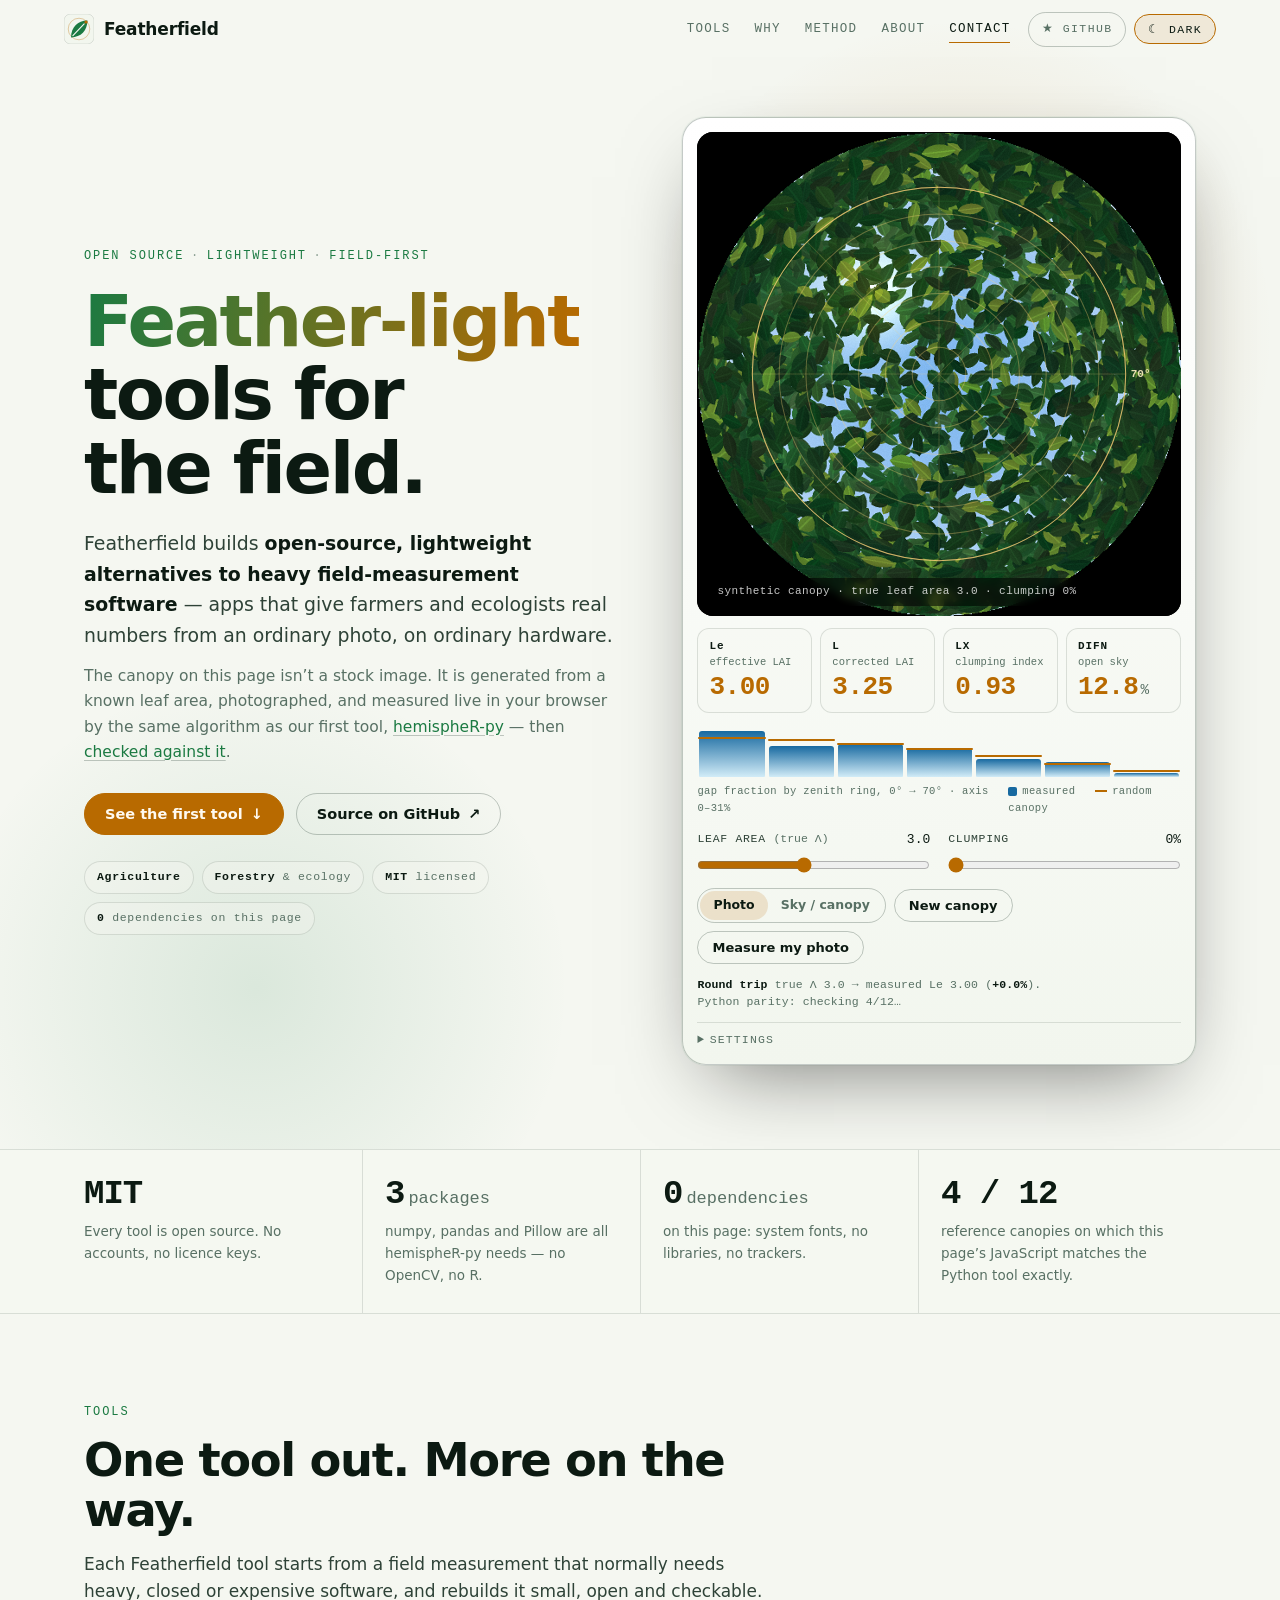
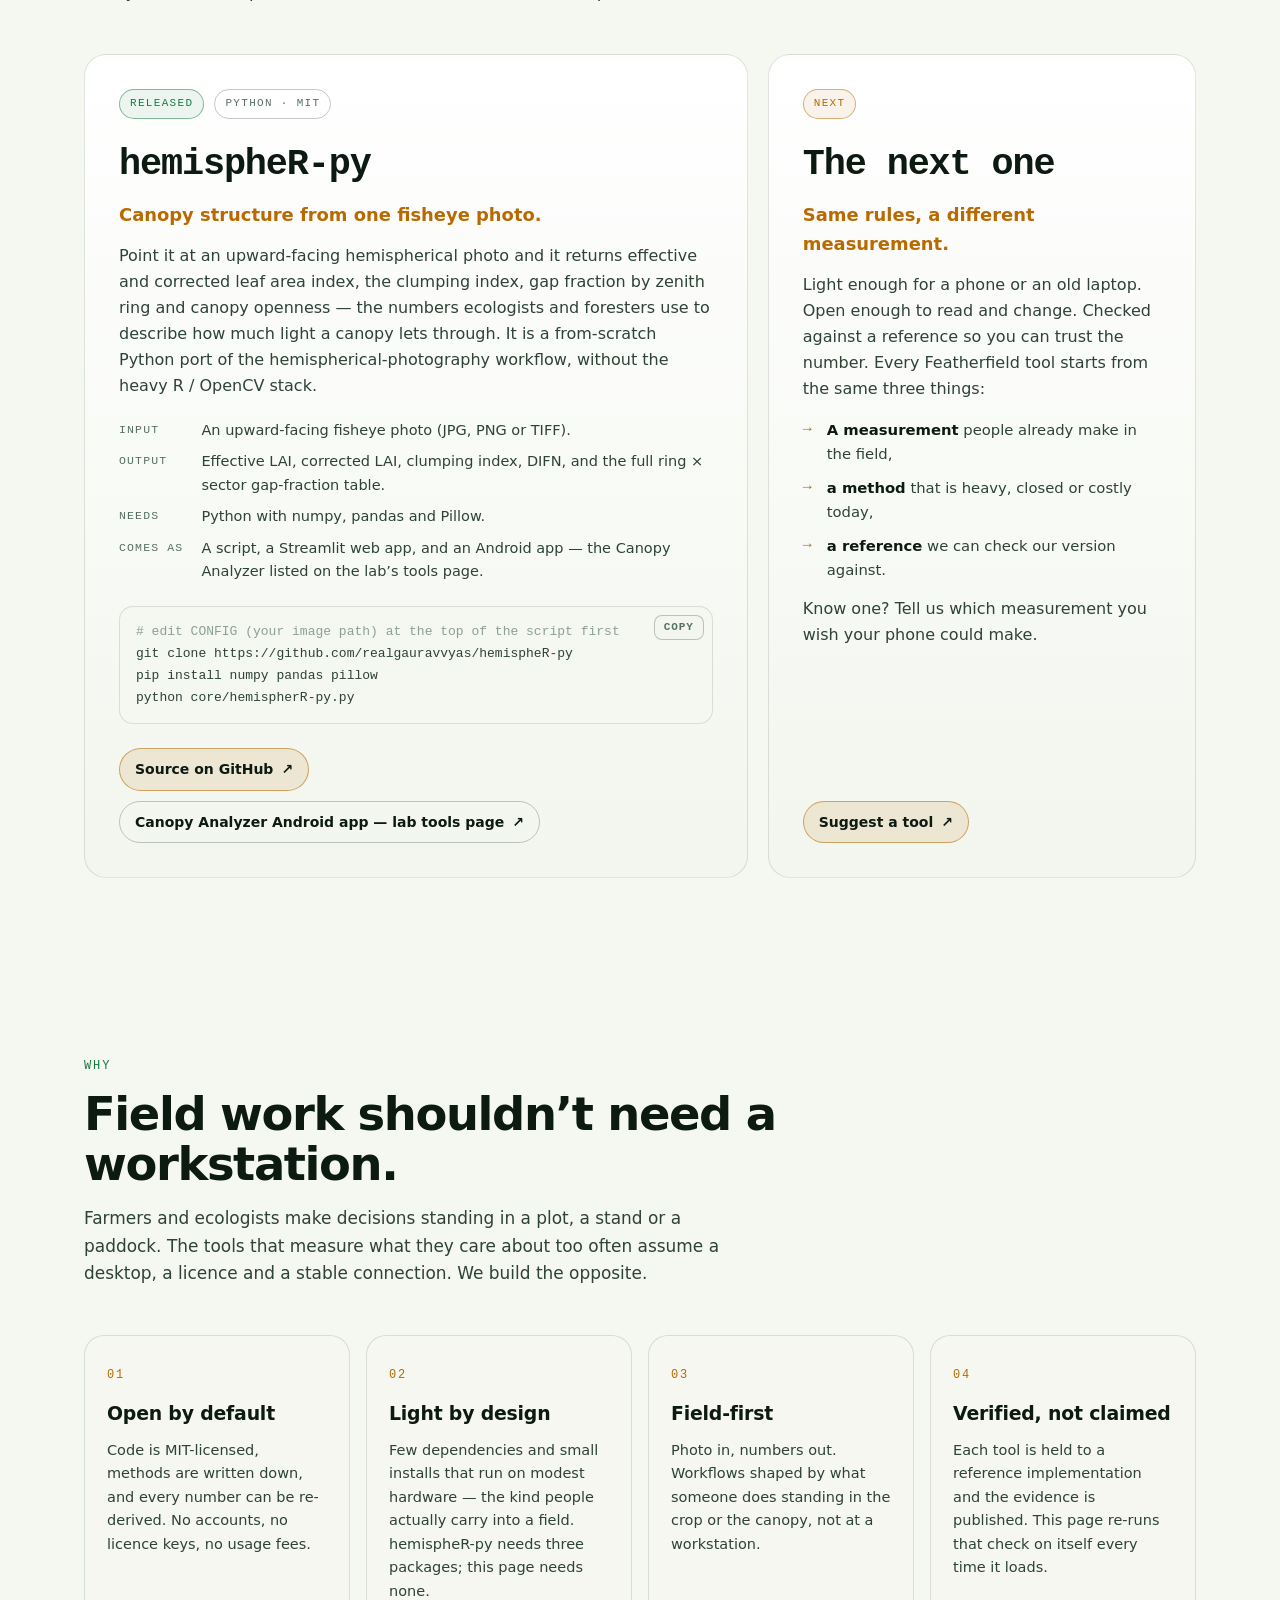
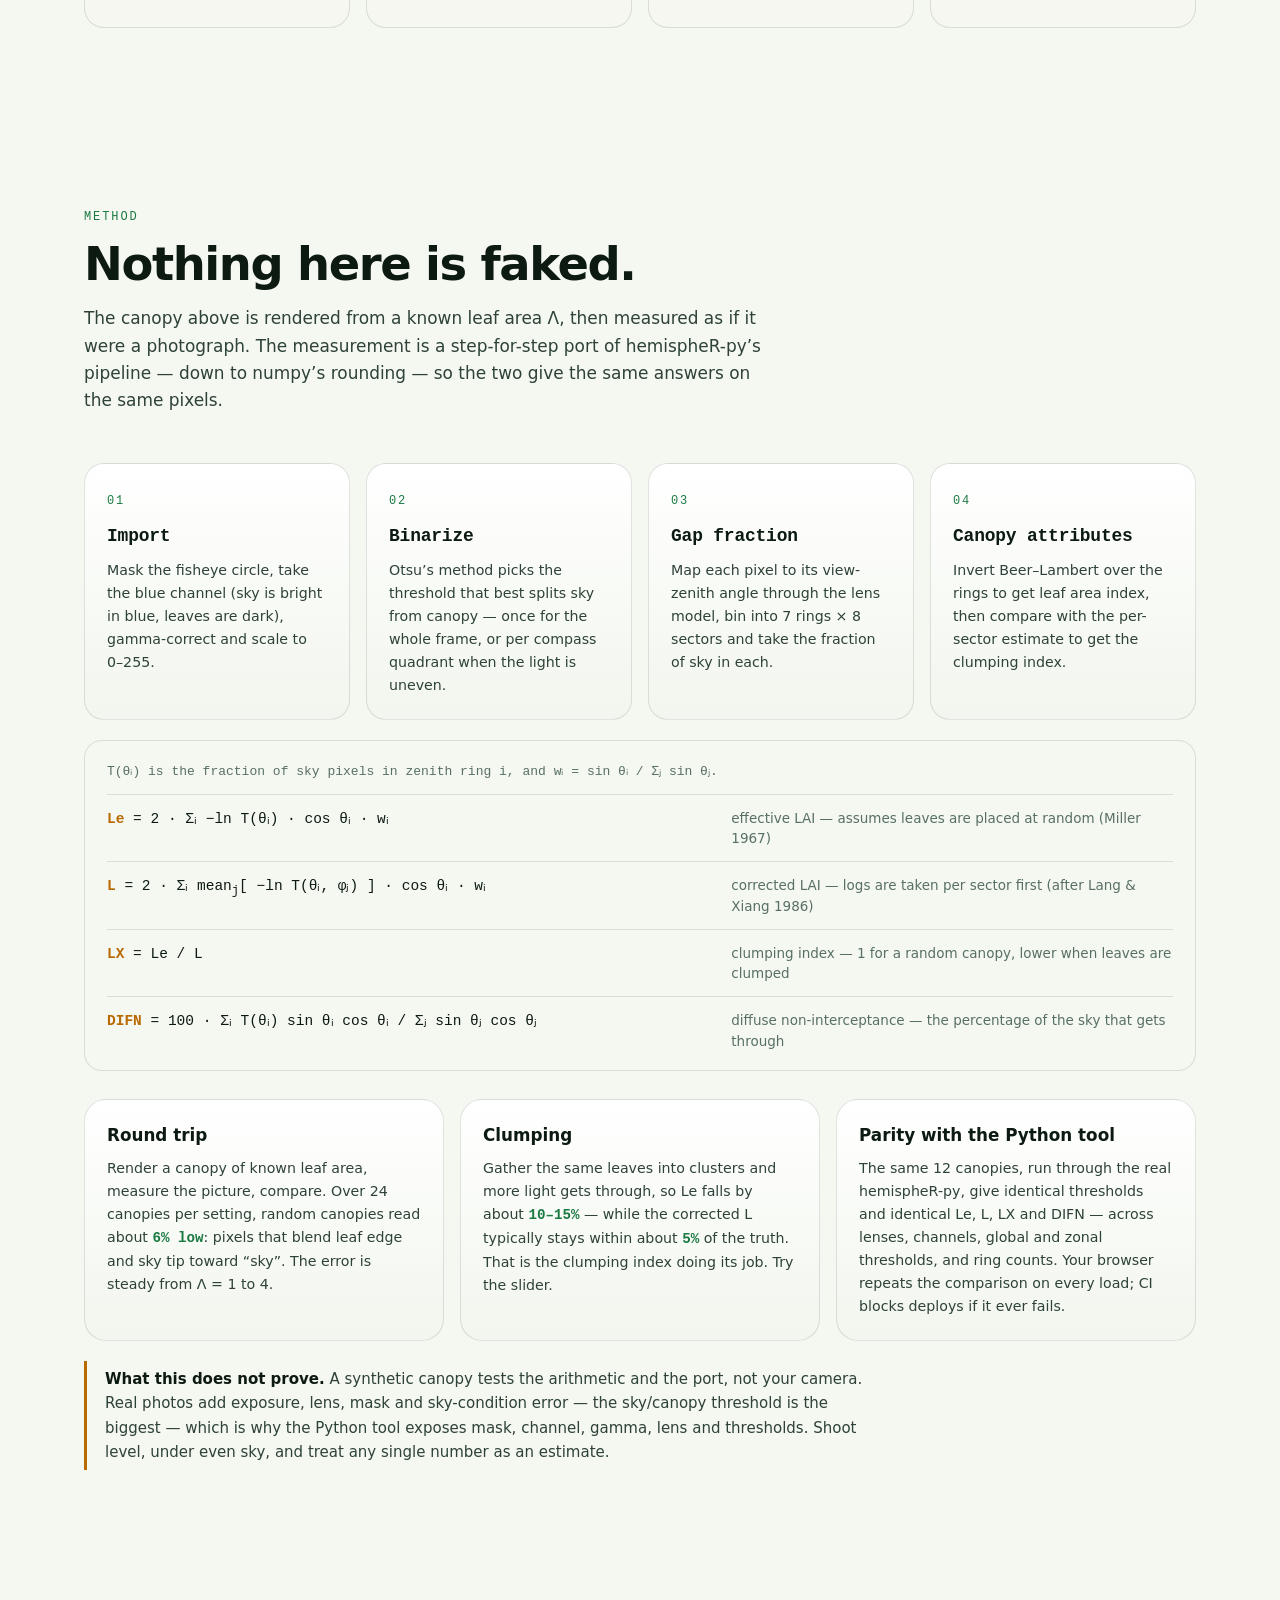
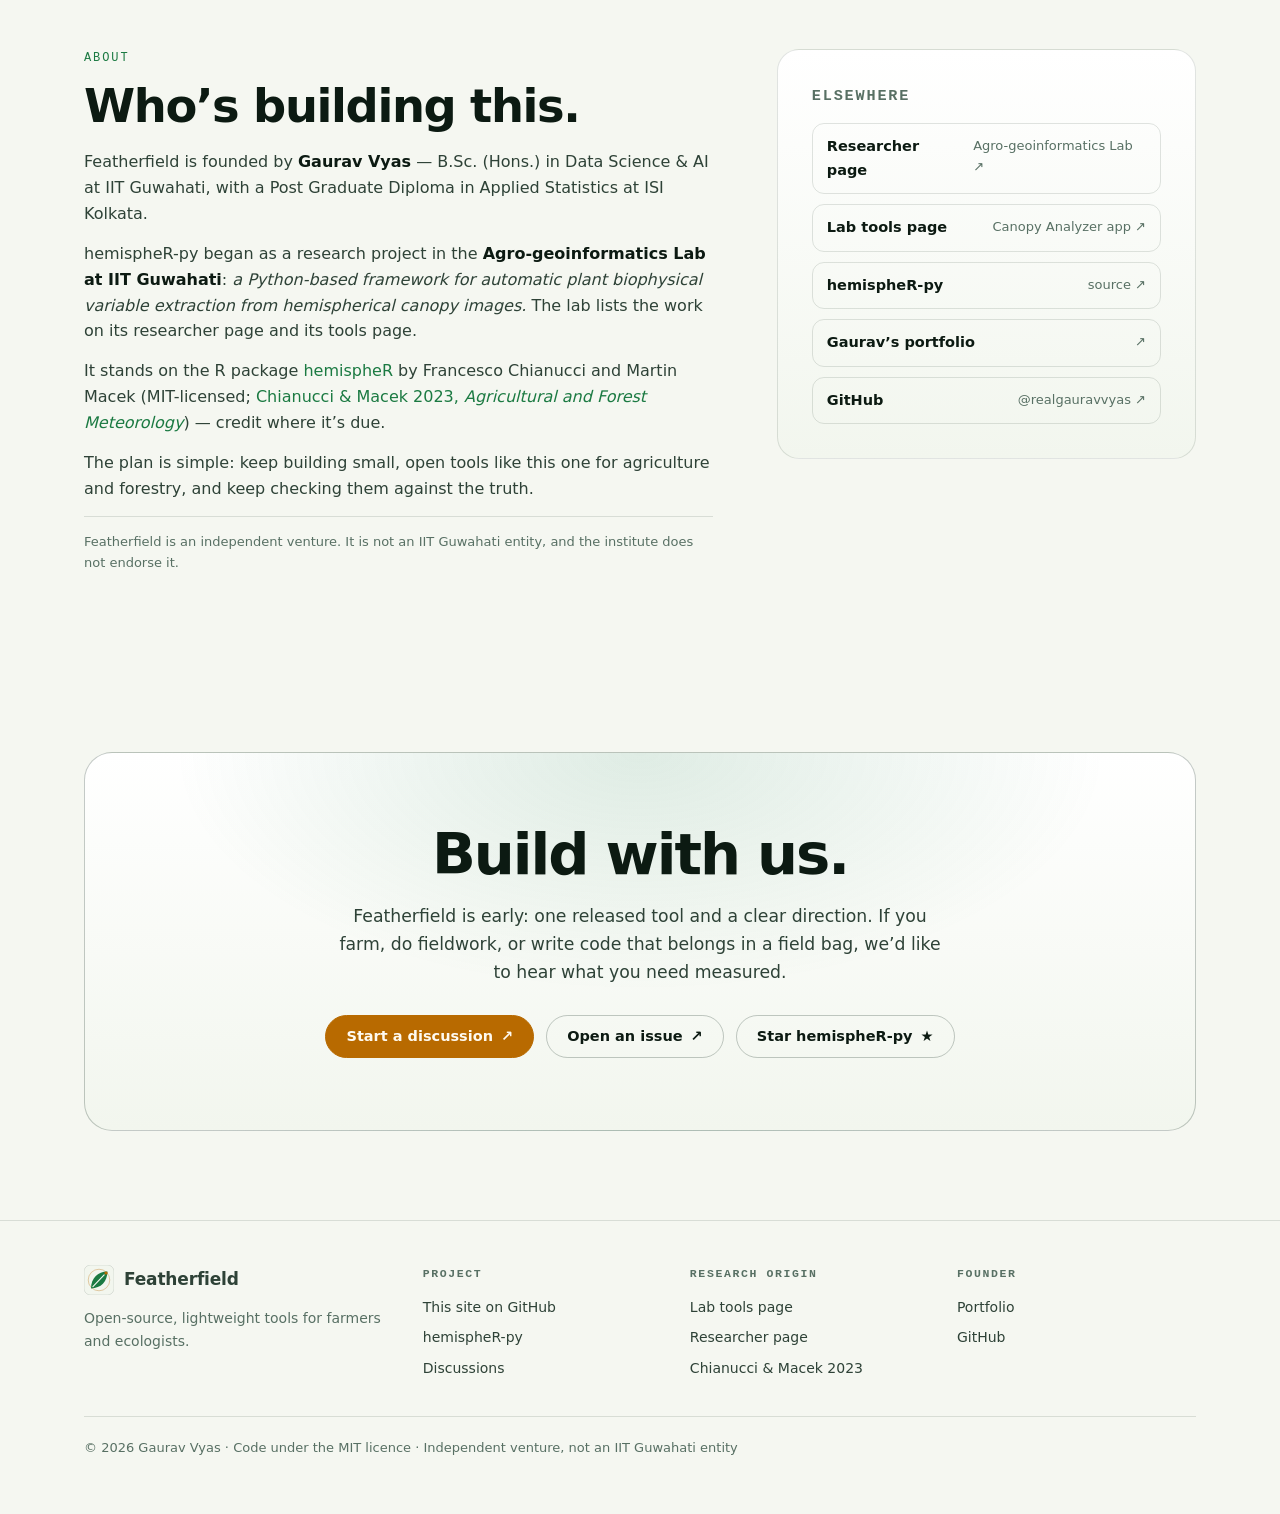
==== index.html @ 5d00a6ab "Featherfield: feather-light, open-source tools for the field Company site whose hero is a live canop" ====
<!DOCTYPE html>
<html lang="en" class="no-js">
<head>
<meta charset="utf-8">
<meta name="viewport" content="width=device-width, initial-scale=1, viewport-fit=cover">
<title>Featherfield — feather-light, open-source tools for the field</title>
<meta name="description" content="Featherfield builds open-source, lightweight alternatives to heavy field-measurement software for farmers and ecologists. First tool: hemispheR-py — leaf area index and canopy structure from a single fisheye photo.">
<meta name="author" content="Gaurav Vyas">
<link rel="canonical" href="https://realgauravvyas.github.io/featherfield/">
<link rel="icon" href="assets/favicon.svg" type="image/svg+xml">
<meta name="theme-color" content="#070b09">

<meta property="og:type" content="website">
<meta property="og:site_name" content="Featherfield">
<meta property="og:title" content="Featherfield — feather-light, open-source tools for the field">
<meta property="og:description" content="Open-source, lightweight alternatives to heavy field-measurement software, for farmers and ecologists. First tool: hemispheR-py.">
<meta property="og:url" content="https://realgauravvyas.github.io/featherfield/">
<meta property="og:image" content="https://realgauravvyas.github.io/featherfield/assets/img/og.png">
<meta name="twitter:card" content="summary_large_image">

<script type="application/ld+json">
{
  "@context": "https://schema.org",
  "@type": "Organization",
  "name": "Featherfield",
  "url": "https://realgauravvyas.github.io/featherfield/",
  "description": "Open-source, lightweight apps for farmers and ecologists.",
  "founder": { "@type": "Person", "name": "Gaurav Vyas", "url": "https://github.com/realgauravvyas" },
  "sameAs": [
    "https://github.com/realgauravvyas/featherfield",
    "https://github.com/realgauravvyas/hemispheR-py"
  ]
}
</script>

<link rel="stylesheet" href="assets/css/style.css">
<script>
/* paint the saved theme before the first frame — no flash on reload */
(function () {
  var d = document.documentElement;
  d.classList.remove('no-js');
  try {
    var t = localStorage.getItem('ff-theme');
    if (t === 'light' || t === 'dark') d.setAttribute('data-theme', t);
  } catch (e) { /* private mode — follow the system */ }
})();
</script>
</head>
<body>

<a class="skip-link" href="#tools">Skip to the tools</a>

<!-- ═══════════════════════════ CHROME ═══════════════════════════ -->
<header class="bar" id="bar">
  <a class="brand" href="#top" aria-label="Featherfield — top of page">
    <svg class="brand-mark" viewBox="0 0 64 64" aria-hidden="true">
      <rect class="bm-bg" width="64" height="64" rx="14"/>
      <circle class="bm-ring" cx="32" cy="32" r="23"/>
      <path class="bm-leaf" d="M15 50C15 29 29 14 50 14C50 35 36 50 15 50Z"/>
      <path class="bm-vein" d="M19 46L43 21"/>
      <circle class="bm-sun" cx="47" cy="17" r="3.4"/>
    </svg>
    <span>Featherfield</span>
  </a>
  <nav class="bar-nav" id="barNav" aria-label="Sections">
    <a href="#tools">Tools</a>
    <a href="#why">Why</a>
    <a href="#method">Method</a>
    <a href="#about">About</a>
    <a href="#contact">Contact</a>
  </nav>
  <div class="bar-actions">
    <a class="pill" href="https://github.com/realgauravvyas/featherfield" rel="noopener" aria-label="Featherfield on GitHub">
      <span aria-hidden="true">★</span><span class="pill-label">GitHub</span>
    </a>
    <button class="pill" id="themeToggle" type="button" aria-pressed="false" title="Toggle light / dark (press T)">
      <span aria-hidden="true" id="themeIcon">☀</span><span class="pill-label" id="themeLabel">Light</span>
    </button>
    <button class="nav-toggle" id="navToggle" type="button" aria-expanded="false" aria-controls="barNav" aria-label="Toggle section menu">
      <span class="nav-toggle-icon" aria-hidden="true"></span>
    </button>
  </div>
</header>

<main>

<!-- ═══════════════════════════ HERO ═══════════════════════════ -->
<section class="hero" id="top">
  <div class="wrap hero-grid">

    <div class="hero-copy">
      <p class="kicker">Open source<span class="dot">·</span>Lightweight<span class="dot">·</span>Field-first</p>
      <h1 class="display"><span class="glow">Feather-light</span> tools for the&nbsp;field.</h1>
      <p class="lede">
        Featherfield builds <strong>open-source, lightweight alternatives to heavy field-measurement software</strong> —
        apps that give farmers and ecologists real numbers from an ordinary photo, on ordinary hardware.
      </p>
      <p class="lede-sub">
        The canopy on this page isn’t a stock image. It is generated from a known leaf area, photographed, and
        measured live in your browser by the same algorithm as our first tool,
        <a href="#tools">hemispheR-py</a> — then <a href="#method">checked against it</a>.
      </p>
      <div class="hero-cta">
        <a class="btn btn-primary" href="#tools">See the first tool <span aria-hidden="true">↓</span></a>
        <a class="btn" href="https://github.com/realgauravvyas/hemispheR-py" rel="noopener">Source on GitHub <span aria-hidden="true">↗</span></a>
      </div>
      <ul class="chips" aria-label="Highlights">
        <li class="chip"><b>Agriculture</b></li>
        <li class="chip"><b>Forestry</b> &amp; ecology</li>
        <li class="chip"><b>MIT</b> licensed</li>
        <li class="chip"><b>0</b> dependencies on this page</li>
      </ul>
    </div>

    <!-- the live canopy -->
    <div class="lens-card" id="lensCard">
      <div class="lens-frame" id="lensFrame">
        <canvas class="lens-canvas" id="view" width="560" height="560" role="img"
                aria-label="Synthetic fisheye photograph of a leafy tree canopy, with the zenith rings used to measure it."></canvas>
        <div class="lens-tag" id="lensTag">rendering canopy…</div>
        <div class="lens-drop" id="lensDrop" hidden>Drop a fisheye photo to measure it</div>
      </div>

      <dl class="readout" id="readout">
        <div class="ro"><dt>Le <span>effective LAI</span></dt><dd id="roLe">—</dd></div>
        <div class="ro"><dt>L <span>corrected LAI</span></dt><dd id="roL">—</dd></div>
        <div class="ro"><dt>LX <span>clumping index</span></dt><dd id="roLX">—</dd></div>
        <div class="ro"><dt>DIFN <span>open sky</span></dt><dd id="roDIFN">—</dd></div>
      </dl>

      <div>
        <div class="rings" id="rings" aria-hidden="true"></div>
        <div class="rings-cap" aria-hidden="true">
          <span id="ringsCap">gap fraction by zenith ring, 0° → 70°</span>
          <span id="ringsLegend"><span class="lg-bar">measured</span> &nbsp; <span class="lg-tick" id="lgTick">random canopy</span></span>
        </div>
      </div>

      <div class="controls">
        <label class="ctl" for="lai">
          <span class="ctl-k">Leaf area <em>(true Λ)</em></span>
          <output id="laiOut" for="lai">3.0</output>
          <input id="lai" type="range" min="0.5" max="6" step="0.1" value="3">
        </label>
        <label class="ctl" for="clump">
          <span class="ctl-k">Clumping</span>
          <output id="clumpOut" for="clump">0%</output>
          <input id="clump" type="range" min="0" max="100" step="5" value="0">
        </label>
      </div>

      <div class="actions">
        <div class="seg" role="group" aria-label="What to show">
          <button type="button" id="vPhoto" aria-pressed="true">Photo</button>
          <button type="button" id="vClass" aria-pressed="false">Sky / canopy</button>
        </div>
        <button type="button" class="btn btn-sm" id="btnNew">New canopy</button>
        <label class="btn btn-sm btn-file" id="btnFile">Measure my photo
          <input type="file" id="file" accept="image/*">
        </label>
      </div>

      <p class="lens-check" id="lensCheck">&nbsp;</p>

      <details class="adv" id="adv">
        <summary>Settings</summary>
        <div class="adv-grid">
          <label><input type="checkbox" id="zonal" checked> Zonal thresholds <span class="muted">(4 quadrants)</span></label>
          <label>Lens
            <select id="lens" aria-label="Lens projection">
              <option value="equidistant">Equidistant</option>
              <option value="FC-E8">Nikon FC-E8</option>
            </select>
          </label>
          <p class="note" id="advNote">Your photo never leaves this browser tab. It is read, measured and discarded locally.
            Assumes a circular fisheye image centred in the frame, blue channel, gamma 0.85 and a 70° analysis limit —
            the defaults of hemispheR-py. For other masks and cameras, use the Python tool.</p>
        </div>
      </details>

      <noscript><p class="lede-sub">Enable JavaScript to run the live canopy. Everything else on this page works without it.</p></noscript>
      <p class="sr-only" id="srStatus" aria-live="polite"></p>
    </div>
  </div>
</section>

<!-- ═══════════════════════════ AT A GLANCE ═══════════════════════════ -->
<section class="glance" aria-label="At a glance">
  <div class="wrap glance-grid">
    <div class="gl"><div class="gl-v">MIT</div><p class="gl-k">Every tool is open source. No accounts, no licence keys.</p></div>
    <div class="gl"><div class="gl-v">3<small>packages</small></div><p class="gl-k">numpy, pandas and Pillow are all hemispheR-py needs — no OpenCV, no R.</p></div>
    <div class="gl"><div class="gl-v">0<small>dependencies</small></div><p class="gl-k">on this page: system fonts, no libraries, no trackers.</p></div>
    <div class="gl"><div class="gl-v" id="glParity">—</div><p class="gl-k" id="glParityK">reference canopies on which this page’s JavaScript matches the Python tool exactly.</p></div>
  </div>
</section>

<!-- ═══════════════════════════ TOOLS ═══════════════════════════ -->
<section class="section" id="tools">
  <div class="wrap">
    <div class="sec-head reveal">
      <p class="kicker">Tools</p>
      <h2 class="sec-title">One tool out. More on the way.</h2>
      <p class="sec-lede">Each Featherfield tool starts from a field measurement that normally needs heavy, closed or expensive software, and rebuilds it small, open and checkable.</p>
    </div>

    <div class="tools">
      <article class="card reveal" id="hemispher">
        <div class="card-top"><span class="tag is-live">Released</span><span class="tag">Python · MIT</span></div>
        <h3 class="card-title">hemispheR-py</h3>
        <p class="card-tagline">Canopy structure from one fisheye photo.</p>
        <p class="card-body">
          Point it at an upward-facing hemispherical photo and it returns effective and corrected leaf area index,
          the clumping index, gap fraction by zenith ring and canopy openness — the numbers ecologists and foresters
          use to describe how much light a canopy lets through. It is a from-scratch Python port of the
          hemispherical-photography workflow, without the heavy R / OpenCV stack.
        </p>
        <dl class="facts">
          <dt>Input</dt><dd>An upward-facing fisheye photo (JPG, PNG or TIFF).</dd>
          <dt>Output</dt><dd>Effective LAI, corrected LAI, clumping index, DIFN, and the full ring × sector gap-fraction table.</dd>
          <dt>Needs</dt><dd>Python with numpy, pandas and Pillow.</dd>
          <dt>Comes as</dt><dd>A script, a Streamlit web app, and an Android app — the Canopy Analyzer listed on the lab’s tools page.</dd>
        </dl>
        <div class="code" id="codeBlock"><button type="button" data-copy="git clone https://github.com/realgauravvyas/hemispheR-py&#10;pip install numpy pandas pillow&#10;python core/hemispherR-py.py" aria-label="Copy the install commands">Copy</button><span class="c"># edit CONFIG (your image path) at the top of the script first</span>
git clone https://github.com/realgauravvyas/hemispheR-py
pip install numpy pandas pillow
python core/hemispherR-py.py</div>
        <div class="card-links">
          <a class="linkrow is-primary" href="https://github.com/realgauravvyas/hemispheR-py" rel="noopener">Source on GitHub <span aria-hidden="true">↗</span></a>
          <a class="linkrow" href="https://fac.iitg.ac.in/dmandal/Agro-geoinformaticsLab/tools.html" rel="noopener">Canopy Analyzer Android app — lab tools page <span aria-hidden="true">↗</span></a>
        </div>
      </article>

      <article class="card card-next reveal">
        <div class="card-top"><span class="tag is-next">Next</span></div>
        <h3 class="card-title">The next one</h3>
        <p class="card-tagline">Same rules, a different measurement.</p>
        <p class="card-body">
          Light enough for a phone or an old laptop. Open enough to read and change. Checked against a reference
          so you can trust the number. Every Featherfield tool starts from the same three things:
        </p>
        <ul class="criteria">
          <li><b>A measurement</b> people already make in the field,</li>
          <li><b>a method</b> that is heavy, closed or costly today,</li>
          <li><b>a reference</b> we can check our version against.</li>
        </ul>
        <p class="card-body" style="margin-top:14px">Know one? Tell us which measurement you wish your phone could make.</p>
        <div class="card-links">
          <a class="linkrow is-primary" href="https://github.com/realgauravvyas/featherfield/discussions" rel="noopener">Suggest a tool <span aria-hidden="true">↗</span></a>
        </div>
      </article>
    </div>
  </div>
</section>

<!-- ═══════════════════════════ WHY ═══════════════════════════ -->
<section class="section" id="why">
  <div class="wrap">
    <div class="sec-head reveal">
      <p class="kicker">Why</p>
      <h2 class="sec-title">Field work shouldn’t need a workstation.</h2>
      <p class="sec-lede">Farmers and ecologists make decisions standing in a plot, a stand or a paddock. The tools that measure what they care about too often assume a desktop, a licence and a stable connection. We build the opposite.</p>
    </div>
    <div class="principles">
      <div class="pr reveal"><span class="pr-n">01</span><h3>Open by default</h3><p>Code is MIT-licensed, methods are written down, and every number can be re-derived. No accounts, no licence keys, no usage fees.</p></div>
      <div class="pr reveal"><span class="pr-n">02</span><h3>Light by design</h3><p>Few dependencies and small installs that run on modest hardware — the kind people actually carry into a field. hemispheR-py needs three packages; this page needs none.</p></div>
      <div class="pr reveal"><span class="pr-n">03</span><h3>Field-first</h3><p>Photo in, numbers out. Workflows shaped by what someone does standing in the crop or the canopy, not at a workstation.</p></div>
      <div class="pr reveal"><span class="pr-n">04</span><h3>Verified, not claimed</h3><p>Each tool is held to a reference implementation and the evidence is published. This page re-runs that check on itself every time it loads.</p></div>
    </div>
  </div>
</section>

<!-- ═══════════════════════════ METHOD ═══════════════════════════ -->
<section class="section" id="method">
  <div class="wrap">
    <div class="sec-head reveal">
      <p class="kicker">Method</p>
      <h2 class="sec-title">Nothing here is faked.</h2>
      <p class="sec-lede">The canopy above is rendered from a known leaf area Λ, then measured as if it were a photograph. The measurement is a step-for-step port of hemispheR-py’s pipeline — down to numpy’s rounding — so the two give the same answers on the same pixels.</p>
    </div>

    <div class="steps">
      <div class="step reveal"><h3>Import</h3><p>Mask the fisheye circle, take the blue channel (sky is bright in blue, leaves are dark), gamma-correct and scale to 0–255.</p></div>
      <div class="step reveal"><h3>Binarize</h3><p>Otsu’s method picks the threshold that best splits sky from canopy — once for the whole frame, or per compass quadrant when the light is uneven.</p></div>
      <div class="step reveal"><h3>Gap fraction</h3><p>Map each pixel to its view-zenith angle through the lens model, bin into 7 rings × 8 sectors and take the fraction of sky in each.</p></div>
      <div class="step reveal"><h3>Canopy attributes</h3><p>Invert Beer–Lambert over the rings to get leaf area index, then compare with the per-sector estimate to get the clumping index.</p></div>
    </div>

<div class="formulas reveal" role="group" aria-label="The formulas">
      <p class="fl-def">T(θᵢ) is the fraction of sky pixels in zenith ring i, and wᵢ = sin θᵢ / Σⱼ sin θⱼ.</p>
      <div class="fr"><code><b>Le</b> = 2 · Σᵢ −ln T(θᵢ) · cos θᵢ · wᵢ</code><span>effective LAI — assumes leaves are placed at random (Miller 1967)</span></div>
      <div class="fr"><code><b>L</b> = 2 · Σᵢ mean<sub>j</sub>[ −ln T(θᵢ, φⱼ) ] · cos θᵢ · wᵢ</code><span>corrected LAI — logs are taken per sector first (after Lang &amp; Xiang 1986)</span></div>
      <div class="fr"><code><b>LX</b> = Le / L</code><span>clumping index — 1 for a random canopy, lower when leaves are clumped</span></div>
      <div class="fr"><code><b>DIFN</b> = 100 · Σᵢ T(θᵢ) sin θᵢ cos θᵢ / Σⱼ sin θⱼ cos θⱼ</code><span>diffuse non-interceptance — the percentage of the sky that gets through</span></div>
    </div>

    <div class="proof">
      <div class="card reveal">
        <h3>Round trip</h3>
        <p>Render a canopy of known leaf area, measure the picture, compare. Over 24 canopies per setting, random canopies read about <span class="num">6% low</span>: pixels that blend leaf edge and sky tip toward “sky”. The error is steady from Λ = 1 to 4.</p>
      </div>
      <div class="card reveal">
        <h3>Clumping</h3>
        <p>Gather the same leaves into clusters and more light gets through, so Le falls by about <span class="num">10–15%</span> — while the corrected L typically stays within about <span class="num">5%</span> of the truth. That is the clumping index doing its job. Try the slider.</p>
      </div>
      <div class="card reveal">
        <h3>Parity with the Python tool</h3>
        <p>The same 12 canopies, run through the real hemispheR-py, give identical thresholds and identical Le, L, LX and DIFN — across lenses, channels, global and zonal thresholds, and ring counts. Your browser repeats the comparison on every load; CI blocks deploys if it ever fails.</p>
      </div>
    </div>

    <p class="limits reveal"><b>What this does not prove.</b> A synthetic canopy tests the arithmetic and the port, not your camera. Real photos add exposure, lens, mask and sky-condition error — the sky/canopy threshold is the biggest — which is why the Python tool exposes mask, channel, gamma, lens and thresholds. Shoot level, under even sky, and treat any single number as an estimate.</p>
  </div>
</section>

<!-- ═══════════════════════════ ABOUT ═══════════════════════════ -->
<section class="section" id="about">
  <div class="wrap about">
    <div class="reveal">
      <p class="kicker">About</p>
      <h2 class="sec-title">Who’s building this.</h2>
      <p style="margin-top:18px">Featherfield is founded by <strong>Gaurav Vyas</strong> — B.Sc. (Hons.) in Data Science &amp; AI at IIT Guwahati, with a Post Graduate Diploma in Applied Statistics at ISI Kolkata.</p>
      <p>hemispheR-py began as a research project in the <strong>Agro-geoinformatics Lab at IIT Guwahati</strong>: <em>a Python-based framework for automatic plant biophysical variable extraction from hemispherical canopy images.</em> The lab lists the work on its researcher page and its tools page.</p>
      <p>It stands on the R package <a href="https://cran.r-project.org/package=hemispheR" rel="noopener">hemispheR</a> by Francesco Chianucci and Martin Macek (MIT-licensed; <a href="https://doi.org/10.1016/j.agrformet.2023.109470" rel="noopener">Chianucci &amp; Macek 2023, <em>Agricultural and Forest Meteorology</em></a>) — credit where it’s due.</p>
      <p>The plan is simple: keep building small, open tools like this one for agriculture and forestry, and keep checking them against the truth.</p>
      <p class="disclaimer">Featherfield is an independent venture. It is not an IIT Guwahati entity, and the institute does not endorse it.</p>
    </div>
    <aside class="card about-card reveal" aria-label="Elsewhere">
      <h3>Elsewhere</h3>
      <ul>
        <li><a href="https://fac.iitg.ac.in/dmandal/Agro-geoinformaticsLab/people.html" rel="noopener">Researcher page <span>Agro-geoinformatics Lab ↗</span></a></li>
        <li><a href="https://fac.iitg.ac.in/dmandal/Agro-geoinformaticsLab/tools.html" rel="noopener">Lab tools page <span>Canopy Analyzer app ↗</span></a></li>
        <li><a href="https://github.com/realgauravvyas/hemispheR-py" rel="noopener">hemispheR-py <span>source ↗</span></a></li>
        <li><a href="https://realgauravvyas.github.io/" rel="noopener">Gaurav’s portfolio <span>↗</span></a></li>
        <li><a href="https://github.com/realgauravvyas" rel="noopener">GitHub <span>@realgauravvyas ↗</span></a></li>
      </ul>
    </aside>
  </div>
</section>

<!-- ═══════════════════════════ CONTACT ═══════════════════════════ -->
<section class="section section-cta" id="contact">
  <div class="wrap">
    <div class="cta-box reveal">
      <h2 class="cta-title">Build with us.</h2>
      <p class="cta-lede">Featherfield is early: one released tool and a clear direction. If you farm, do fieldwork, or write code that belongs in a field bag, we’d like to hear what you need measured.</p>
      <div class="cta-actions">
        <a class="btn btn-primary" href="https://github.com/realgauravvyas/featherfield/discussions" rel="noopener">Start a discussion <span aria-hidden="true">↗</span></a>
        <a class="btn" href="https://github.com/realgauravvyas/featherfield/issues" rel="noopener">Open an issue <span aria-hidden="true">↗</span></a>
        <a class="btn" href="https://github.com/realgauravvyas/hemispheR-py" rel="noopener">Star hemispheR-py <span aria-hidden="true">★</span></a>
      </div>
    </div>
  </div>
</section>

</main>

<!-- ═══════════════════════════ FOOTER ═══════════════════════════ -->
<footer class="foot">
  <div class="wrap">
    <div class="foot-grid">
      <div class="foot-brand">
        <a class="brand" href="#top"><svg class="brand-mark" viewBox="0 0 64 64" aria-hidden="true"><rect class="bm-bg" width="64" height="64" rx="14"/><circle class="bm-ring" cx="32" cy="32" r="23"/><path class="bm-leaf" d="M15 50C15 29 29 14 50 14C50 35 36 50 15 50Z"/><path class="bm-vein" d="M19 46L43 21"/><circle class="bm-sun" cx="47" cy="17" r="3.4"/></svg><span>Featherfield</span></a>
        <p>Open-source, lightweight tools for farmers and ecologists.</p>
      </div>
      <div>
        <h4>Project</h4>
        <ul>
          <li><a href="https://github.com/realgauravvyas/featherfield" rel="noopener">This site on GitHub</a></li>
          <li><a href="https://github.com/realgauravvyas/hemispheR-py" rel="noopener">hemispheR-py</a></li>
          <li><a href="https://github.com/realgauravvyas/featherfield/discussions" rel="noopener">Discussions</a></li>
        </ul>
      </div>
      <div>
        <h4>Research origin</h4>
        <ul>
          <li><a href="https://fac.iitg.ac.in/dmandal/Agro-geoinformaticsLab/tools.html" rel="noopener">Lab tools page</a></li>
          <li><a href="https://fac.iitg.ac.in/dmandal/Agro-geoinformaticsLab/people.html" rel="noopener">Researcher page</a></li>
          <li><a href="https://doi.org/10.1016/j.agrformet.2023.109470" rel="noopener">Chianucci &amp; Macek 2023</a></li>
        </ul>
      </div>
      <div>
        <h4>Founder</h4>
        <ul>
          <li><a href="https://realgauravvyas.github.io/" rel="noopener">Portfolio</a></li>
          <li><a href="https://github.com/realgauravvyas" rel="noopener">GitHub</a></li>
        </ul>
      </div>
    </div>
    <div class="foot-legal">
      <span>© 2026 Gaurav Vyas · Code under the MIT licence · Independent venture, not an IIT Guwahati entity</span>
      <span id="footMath"></span>
    </div>
  </div>
</footer>

<script src="assets/js/canopy.js" defer></script>
<script src="assets/js/reference.js" defer></script>
<script src="assets/js/main.js" defer></script>
</body>
</html>
---- assets/css/style.css ----
/* ═══════════════════════════════════════════════════════════════
   Featherfield — feather-light tools for the field.
   Zero dependencies. System fonts only. Dark by default, light on request.
   ═══════════════════════════════════════════════════════════════ */

:root{
  --ink:        #070b09;
  --ink-rgb:    7,11,9;
  --ink-2:      #0b110e;
  --panel:      #0f1713;
  --panel-2:    #131d18;
  --line:       rgba(255,255,255,.09);
  --line-2:     rgba(255,255,255,.17);

  --txt:        #bccbc2;
  --txt-hi:     #eef6f0;
  --txt-dim:    #7d9187;
  --txt-faint:  #4d5f55;

  --leaf:       #7fdc9a;
  --leaf-dim:   #2f7a4d;
  --sun:        #ffd27a;
  --sun-hot:    #fff0c4;
  --sky:        #8ed4ff;
  --warn:       #ff9d8a;

  --leaf-rgb:   127,220,154;
  --sun-rgb:    255,210,122;

  --btn-ink:    #1a1203;
  --frame:      #000;

  --sans: system-ui, -apple-system, "Segoe UI", Roboto, "Helvetica Neue", Arial, sans-serif;
  --mono: ui-monospace, "Cascadia Mono", "JetBrains Mono", "SF Mono", Consolas, "Liberation Mono", monospace;

  --gut: clamp(18px, 5vw, 64px);
  --maxw: 1240px;
  --ease: cubic-bezier(.22,.68,.36,1);
  color-scheme: dark;
}

:root[data-theme="light"]{
  --ink:        #f5f7f1;
  --ink-rgb:    245,247,241;
  --ink-2:      #eef2ea;
  --panel:      #ffffff;
  --panel-2:    #f2f6ee;
  --line:       rgba(10,35,22,.12);
  --line-2:     rgba(10,35,22,.24);

  --txt:        #2e4237;
  --txt-hi:     #0c1a12;
  --txt-dim:    #587064;
  --txt-faint:  #8da094;

  --leaf:       #1b7a42;
  --leaf-dim:   #7fbf97;
  --sun:        #b86a00;
  --sun-hot:    #8a4f00;
  --sky:        #1769a0;
  --warn:       #b33a24;

  --leaf-rgb:   27,122,66;
  --sun-rgb:    184,106,0;

  --btn-ink:    #fffaf0;
  color-scheme: light;
}

@media (prefers-color-scheme: light){
  :root:not([data-theme="dark"]){
    --ink:#f5f7f1; --ink-rgb:245,247,241; --ink-2:#eef2ea; --panel:#ffffff; --panel-2:#f2f6ee;
    --line:rgba(10,35,22,.12); --line-2:rgba(10,35,22,.24);
    --txt:#2e4237; --txt-hi:#0c1a12; --txt-dim:#587064; --txt-faint:#8da094;
    --leaf:#1b7a42; --leaf-dim:#7fbf97; --sun:#b86a00; --sun-hot:#8a4f00; --sky:#1769a0; --warn:#b33a24;
    --leaf-rgb:27,122,66; --sun-rgb:184,106,0; --btn-ink:#fffaf0;
    color-scheme: light;
  }
}

*,*::before,*::after{ box-sizing:border-box; }

html{
  background:var(--ink);
  scroll-behavior:smooth;
  -webkit-text-size-adjust:100%;
  scroll-padding-top:76px;
}

body{
  margin:0;
  background:var(--ink);
  color:var(--txt);
  font-family:var(--sans);
  font-size:16px;
  line-height:1.62;
  overflow-x:hidden;
  -webkit-font-smoothing:antialiased;
  text-rendering:optimizeLegibility;
}

img,svg,canvas{ max-width:100%; display:block; }
a{ color:var(--leaf); text-decoration:none; }
a:hover{ color:var(--sun); }
:focus-visible{ outline:2px solid var(--sun); outline-offset:3px; border-radius:4px; }
::selection{ background:rgba(var(--sun-rgb),.3); color:var(--txt-hi); }

h1,h2,h3,h4,p,ul,ol,dl,dd,figure{ margin:0; }
ul,ol{ padding:0; list-style:none; }
.muted{ color:var(--txt-dim); }

code,.mono{
  font-family:var(--mono);
}
code{
  font-size:.9em;
  color:var(--sun-hot);
  background:rgba(var(--sun-rgb),.1);
  padding:.08em .36em;
  border-radius:4px;
}
:root[data-theme="light"] code{ color:var(--sun-hot); }

.wrap{
  width:100%;
  max-width:var(--maxw);
  margin-inline:auto;
  padding-inline:var(--gut);
  position:relative; z-index:1;
}

.sr-only{
  position:absolute; width:1px; height:1px; margin:-1px; padding:0;
  overflow:hidden; clip:rect(0 0 0 0); white-space:nowrap; border:0;
}

.skip-link{
  position:absolute; left:-9999px; top:0; z-index:300;
  background:var(--sun); color:var(--btn-ink);
  padding:12px 20px; font-weight:700; border-radius:0 0 8px 0;
}
.skip-link:focus{ left:0; }

/* ══════════════════ top bar ══════════════════ */

.bar{
  position:fixed; inset:0 0 auto 0; z-index:100;
  display:flex; align-items:center; gap:18px;
  padding:12px var(--gut);
  border-bottom:1px solid transparent;
  transition:background .35s var(--ease), border-color .35s var(--ease);
}
.bar.is-stuck{
  background:rgba(var(--ink-rgb),.84);
  backdrop-filter:blur(14px) saturate(1.3);
  -webkit-backdrop-filter:blur(14px) saturate(1.3);
  border-bottom-color:var(--line);
}

.brand{
  display:flex; align-items:center; gap:10px;
  color:var(--txt-hi);
  font-weight:700; letter-spacing:-.01em; font-size:17px;
}
.brand:hover{ color:var(--txt-hi); }
.brand-mark{ width:30px; height:30px; flex:none; }
.brand-mark .bm-bg{ fill:var(--panel-2); stroke:var(--line-2); stroke-width:1; }
.brand-mark .bm-ring{ fill:none; stroke:var(--sun); stroke-opacity:.35; stroke-width:2; }
.brand-mark .bm-leaf{ fill:var(--leaf); }
.brand-mark .bm-vein{ stroke:var(--ink); stroke-width:2.4; stroke-linecap:round; fill:none; }
.brand-mark .bm-sun{ fill:var(--sun); }

.bar-nav{
  display:flex; gap:24px; margin-left:auto;
  font-family:var(--mono); font-size:12.5px; letter-spacing:.1em; text-transform:uppercase;
}
.bar-nav a{ color:var(--txt-dim); position:relative; padding-block:4px; transition:color .2s; }
.bar-nav a::after{
  content:""; position:absolute; left:0; right:100%; bottom:0; height:1px; background:var(--sun);
  transition:right .3s var(--ease);
}
.bar-nav a:hover, .bar-nav a.is-current{ color:var(--txt-hi); }
.bar-nav a:hover::after, .bar-nav a.is-current::after{ right:0; }

.bar-actions{ display:flex; align-items:center; gap:8px; }

.pill{
  display:inline-flex; align-items:center; gap:8px;
  background:transparent; border:1px solid var(--line-2); color:var(--txt-dim);
  font-family:var(--mono); font-size:11.5px; letter-spacing:.12em; text-transform:uppercase;
  padding:7px 13px; border-radius:999px; cursor:pointer;
  transition:all .25s var(--ease);
}
.pill:hover{ border-color:var(--sun); color:var(--txt-hi); }
.pill[aria-pressed="true"]{ border-color:var(--sun); color:var(--txt-hi); background:rgba(var(--sun-rgb),.1); }

.nav-toggle{
  display:none; align-items:center; justify-content:center;
  width:34px; height:34px; padding:0;
  background:transparent; border:1px solid var(--line-2); border-radius:999px;
  color:var(--txt-dim); cursor:pointer;
}
.nav-toggle-icon{ position:relative; width:15px; height:1.5px; background:currentColor; }
.nav-toggle-icon::before,.nav-toggle-icon::after{
  content:""; position:absolute; left:0; width:100%; height:1.5px; background:currentColor;
  transition:transform .25s var(--ease), top .25s var(--ease);
}
.nav-toggle-icon::before{ top:-5px; } .nav-toggle-icon::after{ top:5px; }
.nav-toggle[aria-expanded="true"]{ border-color:var(--sun); color:var(--txt-hi); }
.nav-toggle[aria-expanded="true"] .nav-toggle-icon{ background:transparent; }
.nav-toggle[aria-expanded="true"] .nav-toggle-icon::before{ top:0; transform:rotate(45deg); }
.nav-toggle[aria-expanded="true"] .nav-toggle-icon::after{ top:0; transform:rotate(-45deg); }

/* ══════════════════ buttons ══════════════════ */

.btn{
  display:inline-flex; align-items:center; justify-content:center; gap:8px;
  font:600 14.5px/1 var(--sans);
  padding:13px 20px; border-radius:999px;
  border:1px solid var(--line-2); background:transparent; color:var(--txt-hi);
  cursor:pointer; transition:all .25s var(--ease);
}
.btn:hover{ border-color:var(--sun); color:var(--txt-hi); transform:translateY(-1px); }
.btn-primary{ background:var(--sun); border-color:var(--sun); color:var(--btn-ink); }
.btn-primary:hover{ background:var(--sun-hot); border-color:var(--sun-hot); color:var(--btn-ink); }
:root[data-theme="light"] .btn-primary:hover{ background:#9a5800; border-color:#9a5800; color:#fff; }
.btn-sm{ padding:9px 14px; font-size:13px; }
.btn[disabled]{ opacity:.5; cursor:not-allowed; transform:none; }

/* ══════════════════ hero ══════════════════ */

.hero{
  position:relative; isolation:isolate;
  padding:clamp(96px, 13vh, 150px) 0 clamp(48px, 7vw, 84px);
  overflow:hidden;
}
.hero::before{
  content:""; position:absolute; inset:-10% -10% auto auto; width:70vw; height:70vw; max-width:900px; max-height:900px;
  background:radial-gradient(closest-side, rgba(var(--sun-rgb),.16), rgba(var(--sun-rgb),0) 70%);
  z-index:-1; pointer-events:none;
}
.hero::after{
  content:""; position:absolute; inset:auto auto -25% -15%; width:70vw; height:70vw; max-width:900px; max-height:900px;
  background:radial-gradient(closest-side, rgba(var(--leaf-rgb),.12), rgba(var(--leaf-rgb),0) 70%);
  z-index:-1; pointer-events:none;
}
.hero-grid{
  display:grid;
  grid-template-columns:minmax(0,1.02fr) minmax(0,.98fr);
  gap:clamp(28px, 5vw, 72px);
  align-items:center;
}

.kicker{
  font-family:var(--mono); font-size:12px; letter-spacing:.16em; text-transform:uppercase;
  color:var(--leaf);
}
.kicker .dot{ color:var(--txt-faint); padding:0 .55em; }

.display{
  margin-top:18px;
  font-size:clamp(2.5rem, 5.6vw, 4.5rem);
  line-height:1.03; letter-spacing:-.035em; font-weight:800;
  color:var(--txt-hi);
  text-wrap:balance;
}
.display .glow{
  background:linear-gradient(100deg, var(--leaf) 0%, var(--sun) 100%);
  -webkit-background-clip:text; background-clip:text; color:transparent;
  white-space:nowrap;
}
.lede{ margin-top:22px; max-width:34em; font-size:clamp(1.02rem, 1.6vw, 1.18rem); color:var(--txt); }
.lede strong{ color:var(--txt-hi); font-weight:600; }
.lede-sub{ margin-top:14px; max-width:36em; color:var(--txt-dim); font-size:.97rem; }
.lede-sub a{ text-decoration:underline; text-underline-offset:3px; text-decoration-color:var(--line-2); }

.hero-cta{ display:flex; flex-wrap:wrap; gap:12px; margin-top:28px; }

.chips{ display:flex; flex-wrap:wrap; gap:8px; margin-top:26px; }
.chip{
  font-family:var(--mono); font-size:11.5px; letter-spacing:.06em;
  color:var(--txt-dim); border:1px solid var(--line); border-radius:999px; padding:6px 12px;
  background:rgba(var(--ink-rgb),.35);
}
.chip b{ color:var(--txt-hi); font-weight:600; }

/* ── the lens card ── */

.lens-card{
  position:relative;
  background:linear-gradient(180deg, var(--panel), var(--panel-2));
  border:1px solid var(--line-2);
  border-radius:24px;
  padding:14px;
  display:grid; gap:12px;
  box-shadow:0 30px 80px -30px rgba(0,0,0,.55), 0 0 0 1px rgba(var(--leaf-rgb),.05);
  max-width:600px; margin-inline:auto; width:100%;
}
.lens-frame{
  position:relative; aspect-ratio:1; width:100%;
  background:var(--frame);
  border-radius:16px; overflow:hidden;
  box-shadow:inset 0 0 0 1px rgba(255,255,255,.06);
}
.lens-canvas{ width:100%; height:100%; touch-action:manipulation; }
.lens-tag{
  position:absolute; left:10px; bottom:10px; right:10px;
  font-family:var(--mono); font-size:11px; letter-spacing:.04em; color:rgba(255,255,255,.78);
  background:rgba(0,0,0,.55); backdrop-filter:blur(4px);
  padding:5px 10px; border-radius:8px; width:fit-content; max-width:calc(100% - 20px);
  pointer-events:none;
}
.lens-drop{
  position:absolute; inset:0; display:grid; place-items:center;
  background:rgba(0,0,0,.66); color:#fff; font-weight:600; letter-spacing:.02em;
  border:2px dashed rgba(var(--sun-rgb),.7); border-radius:16px;
}
.lens-drop[hidden]{ display:none; }

.readout{
  display:grid; grid-template-columns:repeat(4, minmax(0,1fr)); gap:8px;
}
.ro{
  background:rgba(var(--ink-rgb),.5);
  border:1px solid var(--line); border-radius:12px; padding:9px 11px 8px;
  min-width:0;
}
.ro dt{
  font-family:var(--mono); font-size:11px; letter-spacing:.08em; color:var(--txt-hi); font-weight:700;
  display:flex; flex-direction:column; gap:1px;
}
.ro dt span{ font-weight:400; color:var(--txt-dim); letter-spacing:0; text-transform:none; font-size:10.5px; line-height:1.25; }
.ro dd{
  font-family:var(--mono); font-size:clamp(20px, 3.2vw, 26px); font-weight:700; letter-spacing:-.02em;
  color:var(--sun); line-height:1.25; margin-top:2px; font-variant-numeric:tabular-nums;
}
.ro dd small{ font-size:.55em; color:var(--txt-dim); font-weight:500; margin-left:2px; }
.ro.is-mute dd{ color:var(--txt-faint); }

.rings{
  display:grid; grid-template-columns:repeat(7, 1fr); gap:4px; align-items:end;
  height:52px; padding:0 2px; position:relative;
}
.rings .rb{ position:relative; height:52px; display:flex; align-items:flex-end; }
.rings .rb i{
  display:block; width:100%; min-height:2px; border-radius:3px 3px 1px 1px;
  background:linear-gradient(180deg, var(--sky), rgba(142,212,255,.35));
  transition:height .25s var(--ease);
}
:root[data-theme="light"] .rings .rb i{ background:linear-gradient(180deg, var(--sky), rgba(23,105,160,.35)); }
.rings .rb u{
  position:absolute; left:-1px; right:-1px; height:2px; background:var(--sun); border-radius:2px;
  text-decoration:none; transition:bottom .25s var(--ease);
}
.rings-cap{
  display:flex; justify-content:space-between; gap:10px; margin-top:6px;
  font-family:var(--mono); font-size:10.5px; letter-spacing:.03em; color:var(--txt-dim);
}
.rings-cap .lg-bar::before, .rings-cap .lg-tick::before{
  content:""; display:inline-block; vertical-align:middle; margin-right:5px;
}
.rings-cap .lg-bar::before{ width:9px; height:9px; border-radius:2px; background:var(--sky); }
.rings-cap .lg-tick::before{ width:12px; height:2px; background:var(--sun); }

.controls{ display:grid; grid-template-columns:1fr 1fr; gap:10px 18px; }
.ctl{
  display:grid; grid-template-columns:1fr auto; gap:4px 10px; align-items:center;
  font-size:12.5px; color:var(--txt-dim);
}
.ctl-k{ font-family:var(--mono); font-size:11.5px; letter-spacing:.06em; text-transform:uppercase; color:var(--txt); }
.ctl-k em{ font-style:normal; color:var(--txt-dim); text-transform:none; letter-spacing:0; }
.ctl output{ font-family:var(--mono); font-size:13px; color:var(--txt-hi); font-variant-numeric:tabular-nums; }
.ctl input[type=range]{ grid-column:1 / -1; width:100%; accent-color:var(--sun); height:22px; margin:0; }

.actions{ display:flex; flex-wrap:wrap; gap:8px; align-items:center; }
.seg{ display:inline-flex; border:1px solid var(--line-2); border-radius:999px; padding:2px; }
.seg button{
  font:600 12.5px/1 var(--sans); color:var(--txt-dim); background:transparent; border:0; border-radius:999px;
  padding:8px 13px; cursor:pointer; transition:all .2s var(--ease);
}
.seg button[aria-pressed="true"]{ background:rgba(var(--sun-rgb),.16); color:var(--txt-hi); }
.seg button:hover{ color:var(--txt-hi); }
.btn-file input{ position:absolute; width:1px; height:1px; opacity:0; pointer-events:none; }
.btn-file{ position:relative; }
.btn-file:focus-within{ outline:2px solid var(--sun); outline-offset:3px; }

.lens-check{
  font-family:var(--mono); font-size:11.5px; line-height:1.5; letter-spacing:.01em; color:var(--txt-dim);
  min-height:2.9em;
}
.lens-check b{ color:var(--txt-hi); font-weight:600; }
.lens-check .ok{ color:var(--leaf); font-weight:700; }
.lens-check .bad{ color:var(--warn); font-weight:700; }

.adv{ border-top:1px solid var(--line); padding-top:8px; font-size:13px; color:var(--txt-dim); }
.adv summary{ cursor:pointer; font-family:var(--mono); font-size:11.5px; letter-spacing:.1em; text-transform:uppercase; color:var(--txt-dim); }
.adv summary:hover{ color:var(--txt-hi); }
.adv-grid{ display:grid; grid-template-columns:1fr 1fr; gap:10px 18px; margin-top:10px; align-items:center; }
.adv label{ display:flex; align-items:center; gap:8px; }
.adv select{
  background:var(--panel); color:var(--txt-hi); border:1px solid var(--line-2); border-radius:8px; padding:6px 8px; font:inherit;
}
.adv input[type=checkbox]{ accent-color:var(--sun); width:16px; height:16px; }
.adv .note{ grid-column:1 / -1; font-size:12px; color:var(--txt-dim); }

/* ══════════════════ glance ══════════════════ */

.glance{ border-block:1px solid var(--line); background:rgba(var(--ink-rgb),.4); }
.glance-grid{ display:grid; grid-template-columns:repeat(4, minmax(0,1fr)); }
.gl{ padding:26px 22px; border-left:1px solid var(--line); }
.gl:first-child{ border-left:0; padding-left:0; }
.gl-v{ font-family:var(--mono); font-size:clamp(24px, 3.4vw, 34px); font-weight:700; letter-spacing:-.03em; color:var(--txt-hi); line-height:1.1; }
.gl-v small{ font-size:.5em; color:var(--txt-dim); font-weight:500; letter-spacing:0; margin-left:4px; }
.gl-v.is-live{ color:var(--leaf); }
.gl-k{ margin-top:8px; font-size:13.5px; color:var(--txt-dim); max-width:22em; }

/* ══════════════════ sections ══════════════════ */

.section{ padding:clamp(54px, 7vw, 92px) 0; position:relative; }
.sec-head{ max-width:44em; margin-bottom:clamp(28px, 4vw, 48px); }
.sec-title{
  margin-top:12px; font-size:clamp(1.8rem, 3.8vw, 2.9rem); line-height:1.08; letter-spacing:-.03em; font-weight:800; color:var(--txt-hi);
}
.sec-lede{ margin-top:16px; color:var(--txt); font-size:1.06rem; max-width:40em; }

/* tools */

.tools{ display:grid; grid-template-columns:minmax(0,1.55fr) minmax(0,1fr); gap:20px; align-items:stretch; }

.card{
  background:linear-gradient(180deg, var(--panel), var(--panel-2));
  border:1px solid var(--line); border-radius:22px; padding:clamp(22px, 3vw, 34px);
  position:relative; overflow:hidden;
  transition:border-color .3s var(--ease), transform .3s var(--ease);
}
.card:hover{ border-color:var(--line-2); }
.card-top{ display:flex; flex-wrap:wrap; align-items:center; gap:10px; }
.tag{
  font-family:var(--mono); font-size:11px; letter-spacing:.12em; text-transform:uppercase;
  padding:5px 10px; border-radius:999px; border:1px solid var(--line-2); color:var(--txt-dim);
}
.tag.is-live{ color:var(--leaf); border-color:rgba(var(--leaf-rgb),.5); background:rgba(var(--leaf-rgb),.08); }
.tag.is-next{ color:var(--sun); border-color:rgba(var(--sun-rgb),.5); background:rgba(var(--sun-rgb),.08); }
.card-title{ margin-top:16px; font-size:clamp(1.7rem, 3vw, 2.3rem); letter-spacing:-.03em; font-weight:800; color:var(--txt-hi); font-family:var(--mono); }
.card-tagline{ margin-top:6px; font-size:1.12rem; color:var(--sun); font-weight:600; }
.card-body{ margin-top:14px; max-width:40em; }
.facts{ display:grid; grid-template-columns:auto 1fr; gap:8px 18px; margin-top:20px; font-size:14.5px; }
.facts dt{ font-family:var(--mono); font-size:11.5px; letter-spacing:.1em; text-transform:uppercase; color:var(--txt-dim); padding-top:2px; }
.facts dd{ color:var(--txt); }
.card-links{ display:flex; flex-wrap:wrap; gap:10px; margin-top:24px; }
.linkrow{
  display:inline-flex; align-items:center; gap:8px; font-size:14px; font-weight:600;
  border:1px solid var(--line-2); border-radius:999px; padding:9px 15px; color:var(--txt-hi);
}
.linkrow:hover{ border-color:var(--sun); color:var(--txt-hi); }
.linkrow.is-primary{ background:rgba(var(--sun-rgb),.12); border-color:rgba(var(--sun-rgb),.55); }

.code{
  margin-top:22px; position:relative;
  background:var(--ink); border:1px solid var(--line); border-radius:14px;
  padding:14px 16px; font-family:var(--mono); font-size:13px; line-height:1.7; color:var(--txt);
  overflow-x:auto; white-space:pre;
}
.code .c{ color:var(--txt-faint); }
.code button{
  position:absolute; top:8px; right:8px; font:600 11px/1 var(--mono); letter-spacing:.08em; text-transform:uppercase;
  color:var(--txt-dim); background:var(--panel-2); border:1px solid var(--line-2); border-radius:8px; padding:6px 9px; cursor:pointer;
}
.code button:hover{ color:var(--txt-hi); border-color:var(--sun); }

.card-next{ display:flex; flex-direction:column; }
.card-next .card-links{ margin-top:auto; padding-top:24px; }
.criteria{ margin-top:16px; display:grid; gap:10px; font-size:14.8px; color:var(--txt); }
.criteria li{ position:relative; padding-left:24px; }
.criteria li::before{ content:"→"; position:absolute; left:0; color:var(--sun); font-family:var(--mono); }
.criteria b{ color:var(--txt-hi); font-weight:600; }
.card-next::before{
  content:""; position:absolute; inset:auto -20% -40% auto; width:360px; height:360px;
  background:radial-gradient(closest-side, rgba(var(--leaf-rgb),.14), rgba(var(--leaf-rgb),0) 70%); pointer-events:none;
}

/* principles */

.principles{ display:grid; grid-template-columns:repeat(4, minmax(0,1fr)); gap:16px; }
.pr{
  border:1px solid var(--line); border-radius:20px; padding:24px 22px; background:rgba(var(--ink-rgb),.4);
}
.pr-n{ font-family:var(--mono); font-size:12px; letter-spacing:.14em; color:var(--sun); }
.pr h3{ margin-top:12px; font-size:1.18rem; letter-spacing:-.01em; color:var(--txt-hi); }
.pr p{ margin-top:10px; font-size:14.5px; color:var(--txt); }

/* method */

.steps{ display:grid; grid-template-columns:repeat(4, minmax(0,1fr)); gap:16px; counter-reset:step; }
.step{
  border:1px solid var(--line); border-radius:20px; padding:22px; background:linear-gradient(180deg, var(--panel), var(--panel-2));
  counter-increment:step;
}
.step::before{
  content:counter(step, decimal-leading-zero); font-family:var(--mono); color:var(--leaf); font-size:12px; letter-spacing:.14em;
}
.step h3{ margin-top:10px; font-size:1.12rem; color:var(--txt-hi); font-family:var(--mono); letter-spacing:-.01em; }
.step p{ margin-top:8px; font-size:14.2px; }
.formulas{
  margin-top:20px; background:var(--ink); border:1px solid var(--line); border-radius:18px; padding:8px 22px 6px;
}
.fl-def{ padding:12px 0; font-family:var(--mono); font-size:13px; color:var(--txt-dim); }
.fr{
  display:grid; grid-template-columns:minmax(0,1.35fr) minmax(0,1fr); gap:6px 28px; align-items:baseline;
  padding:13px 0; border-top:1px solid var(--line);
}
.fr code{
  background:none; padding:0; color:var(--txt-hi); font-size:clamp(12.5px, 1.35vw, 14.5px); line-height:1.6;
}
.fr code b{ color:var(--sun); }
.fr span{ color:var(--txt-dim); font-size:13.5px; line-height:1.5; }

.proof{ display:grid; grid-template-columns:repeat(3, minmax(0,1fr)); gap:16px; margin-top:28px; }
.proof .card{ padding:22px; }
.proof h3{ font-size:1.05rem; color:var(--txt-hi); }
.proof p{ margin-top:8px; font-size:14.2px; }
.proof .num{ font-family:var(--mono); color:var(--leaf); font-weight:700; }
.limits{
  margin-top:20px; border-left:3px solid var(--sun); padding:6px 0 6px 18px; max-width:52em; color:var(--txt); font-size:15px;
}
.limits b{ color:var(--txt-hi); }

/* about */

.about{ display:grid; grid-template-columns:minmax(0,1.2fr) minmax(0,.8fr); gap:clamp(24px, 5vw, 64px); align-items:start; }
.about p + p{ margin-top:14px; }
.about strong{ color:var(--txt-hi); }
.about-card{ position:sticky; top:96px; }
.about-card h3{ font-size:.95rem; font-family:var(--mono); letter-spacing:.12em; text-transform:uppercase; color:var(--txt-dim); font-weight:600; }
.about-card ul{ margin-top:14px; display:grid; gap:10px; }
.about-card li a{
  display:flex; justify-content:space-between; gap:10px; padding:11px 14px; border:1px solid var(--line); border-radius:12px;
  color:var(--txt-hi); font-size:14.5px; font-weight:600;
}
.about-card li a span{ color:var(--txt-dim); font-weight:400; font-size:13px; }
.about-card li a:hover{ border-color:var(--sun); }
.disclaimer{ margin-top:18px; font-size:13px; color:var(--txt-dim); border-top:1px solid var(--line); padding-top:14px; }

/* cta */

.section-cta{ text-align:center; }
.cta-box{
  border:1px solid var(--line-2); border-radius:28px; padding:clamp(34px, 6vw, 72px) clamp(20px, 5vw, 56px);
  background:
    radial-gradient(60% 90% at 50% 0%, rgba(var(--leaf-rgb),.14), rgba(var(--leaf-rgb),0) 70%),
    linear-gradient(180deg, var(--panel), var(--panel-2));
}
.cta-title{ font-size:clamp(2rem, 5vw, 3.6rem); line-height:1.04; letter-spacing:-.035em; font-weight:800; color:var(--txt-hi); }
.cta-lede{ margin:18px auto 0; max-width:36em; color:var(--txt); font-size:1.08rem; }
.cta-actions{ display:flex; flex-wrap:wrap; justify-content:center; gap:12px; margin-top:28px; }

/* footer */

.foot{ border-top:1px solid var(--line); padding:44px 0 56px; color:var(--txt-dim); font-size:14px; }
.foot-grid{ display:grid; grid-template-columns:minmax(0,1.3fr) repeat(3, minmax(0,1fr)); gap:28px; }
.foot h4{ font-family:var(--mono); font-size:11.5px; letter-spacing:.14em; text-transform:uppercase; color:var(--txt-dim); font-weight:600; margin-bottom:12px; }
.foot li + li{ margin-top:8px; }
.foot a{ color:var(--txt); } .foot a:hover{ color:var(--sun); }
.foot-brand p{ margin-top:12px; max-width:26em; }
.foot-legal{ margin-top:36px; padding-top:20px; border-top:1px solid var(--line); display:flex; flex-wrap:wrap; justify-content:space-between; gap:10px 24px; font-size:13px; }

/* reveal */
.reveal{ opacity:0; transform:translateY(14px); transition:opacity .7s var(--ease), transform .7s var(--ease); }
.reveal.is-in{ opacity:1; transform:none; }
.no-js .reveal{ opacity:1; transform:none; }

/* ══════════════════ responsive ══════════════════ */

@media (max-width: 1020px){
  .hero-grid{ grid-template-columns:1fr; }
  .lens-card{ max-width:560px; }
  .tools{ grid-template-columns:1fr; }
  .principles{ grid-template-columns:repeat(2, minmax(0,1fr)); }
  .steps{ grid-template-columns:repeat(2, minmax(0,1fr)); }
  .proof{ grid-template-columns:1fr; }
  .about{ grid-template-columns:1fr; }
  .about-card{ position:static; }
  .foot-grid{ grid-template-columns:repeat(2, minmax(0,1fr)); }
  .foot-brand{ grid-column:1 / -1; }
}

@media (max-width: 760px){
  .nav-toggle{ display:inline-flex; }
  .bar-nav{
    position:absolute; top:100%; left:0; right:0; margin:0; flex-direction:column; gap:0;
    background:rgba(var(--ink-rgb),.97); border-bottom:1px solid var(--line);
    padding:6px var(--gut) 14px; display:none;
  }
  .bar-nav.is-open{ display:flex; }
  .bar-nav a{ padding:12px 0; border-bottom:1px solid var(--line); }
  .bar-nav a::after{ display:none; }
  .bar-actions{ margin-left:auto; }
  .pill .pill-label{ display:none; }
  .glance-grid{ grid-template-columns:repeat(2, minmax(0,1fr)); }
  .gl{ border-left:0; border-top:1px solid var(--line); padding-left:0; }
  .gl:nth-child(-n+2){ border-top:0; }
  .gl:nth-child(even){ padding-left:22px; border-left:1px solid var(--line); }
  .readout{ grid-template-columns:repeat(2, minmax(0,1fr)); }
  .principles, .steps{ grid-template-columns:1fr; }
  .fr{ grid-template-columns:1fr; }
  .controls{ grid-template-columns:1fr; }
  .adv-grid{ grid-template-columns:1fr; }
  .foot-grid{ grid-template-columns:1fr; }
  .facts{ grid-template-columns:1fr; gap:2px; }
  .facts dd{ margin-bottom:10px; }
}

@media (prefers-reduced-motion: reduce){
  html{ scroll-behavior:auto; }
  *,*::before,*::after{ transition-duration:.01ms !important; animation-duration:.01ms !important; }
  .reveal{ opacity:1; transform:none; }
}
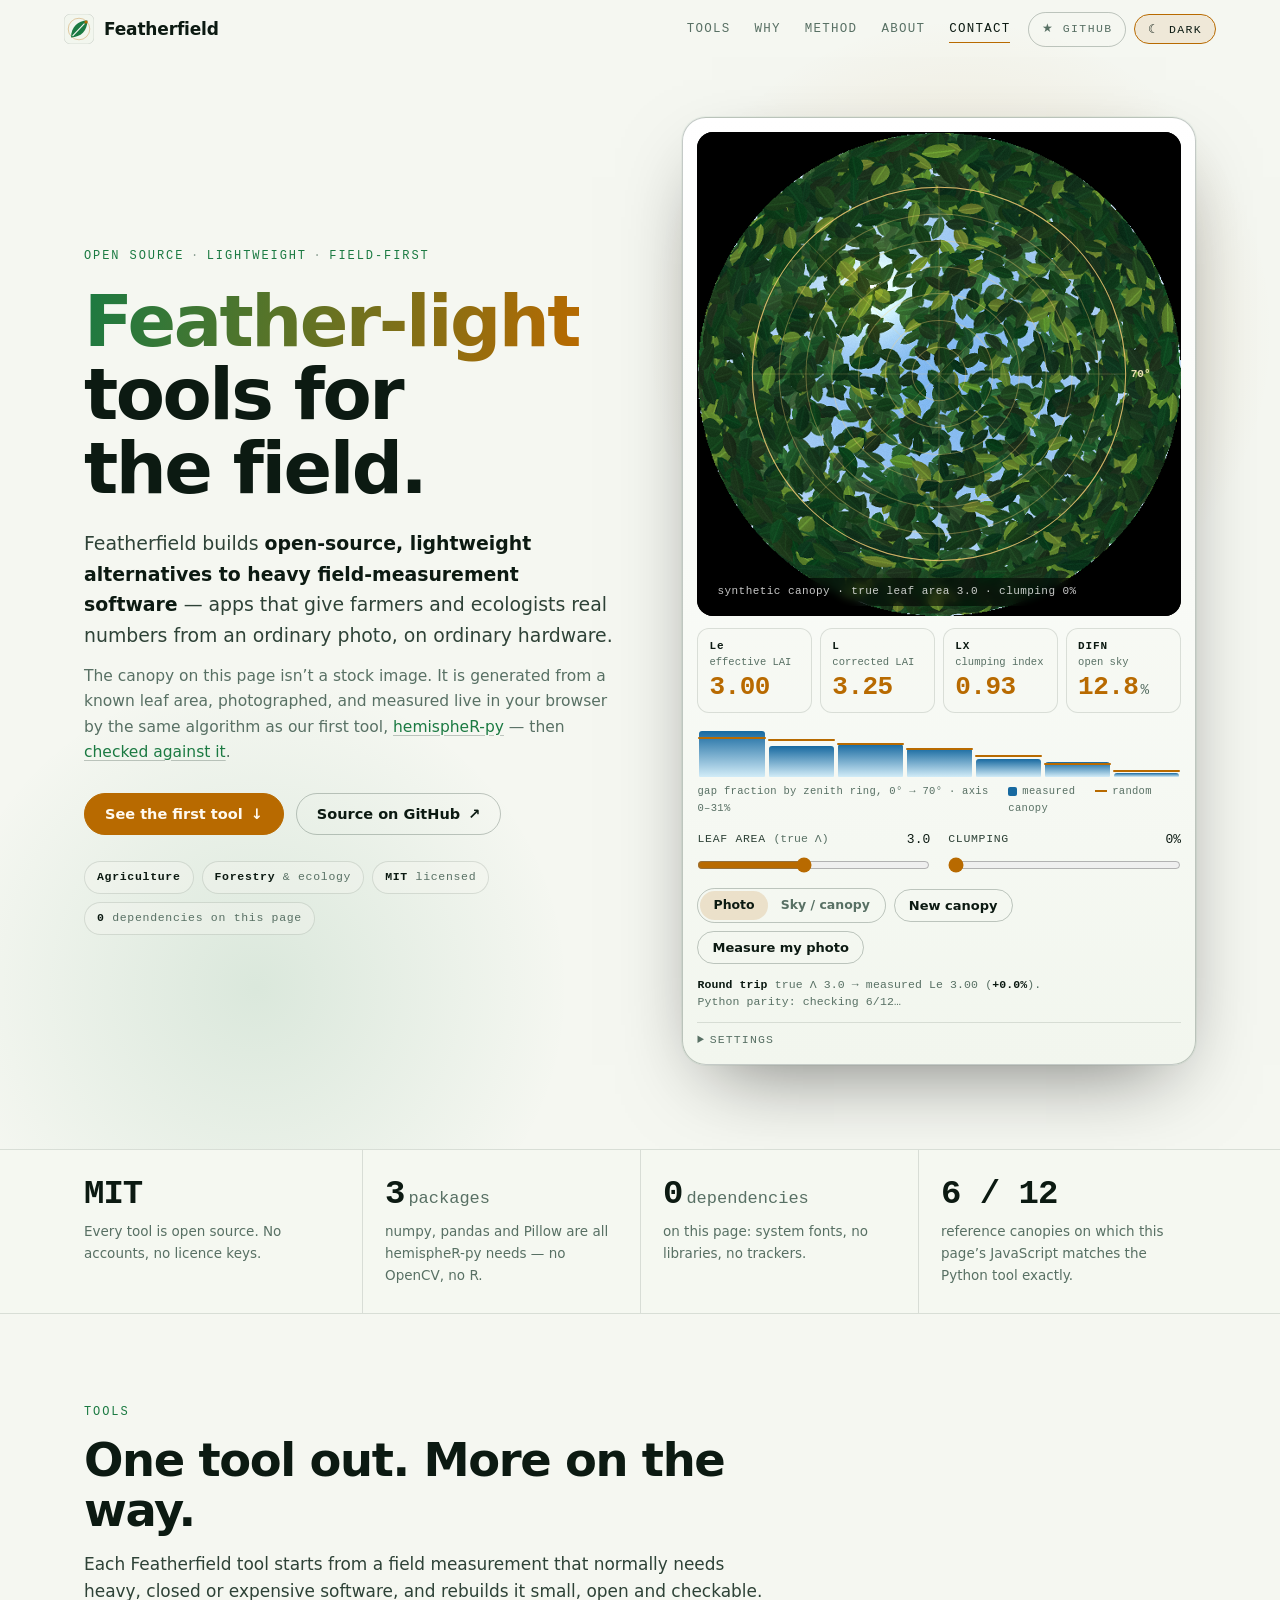
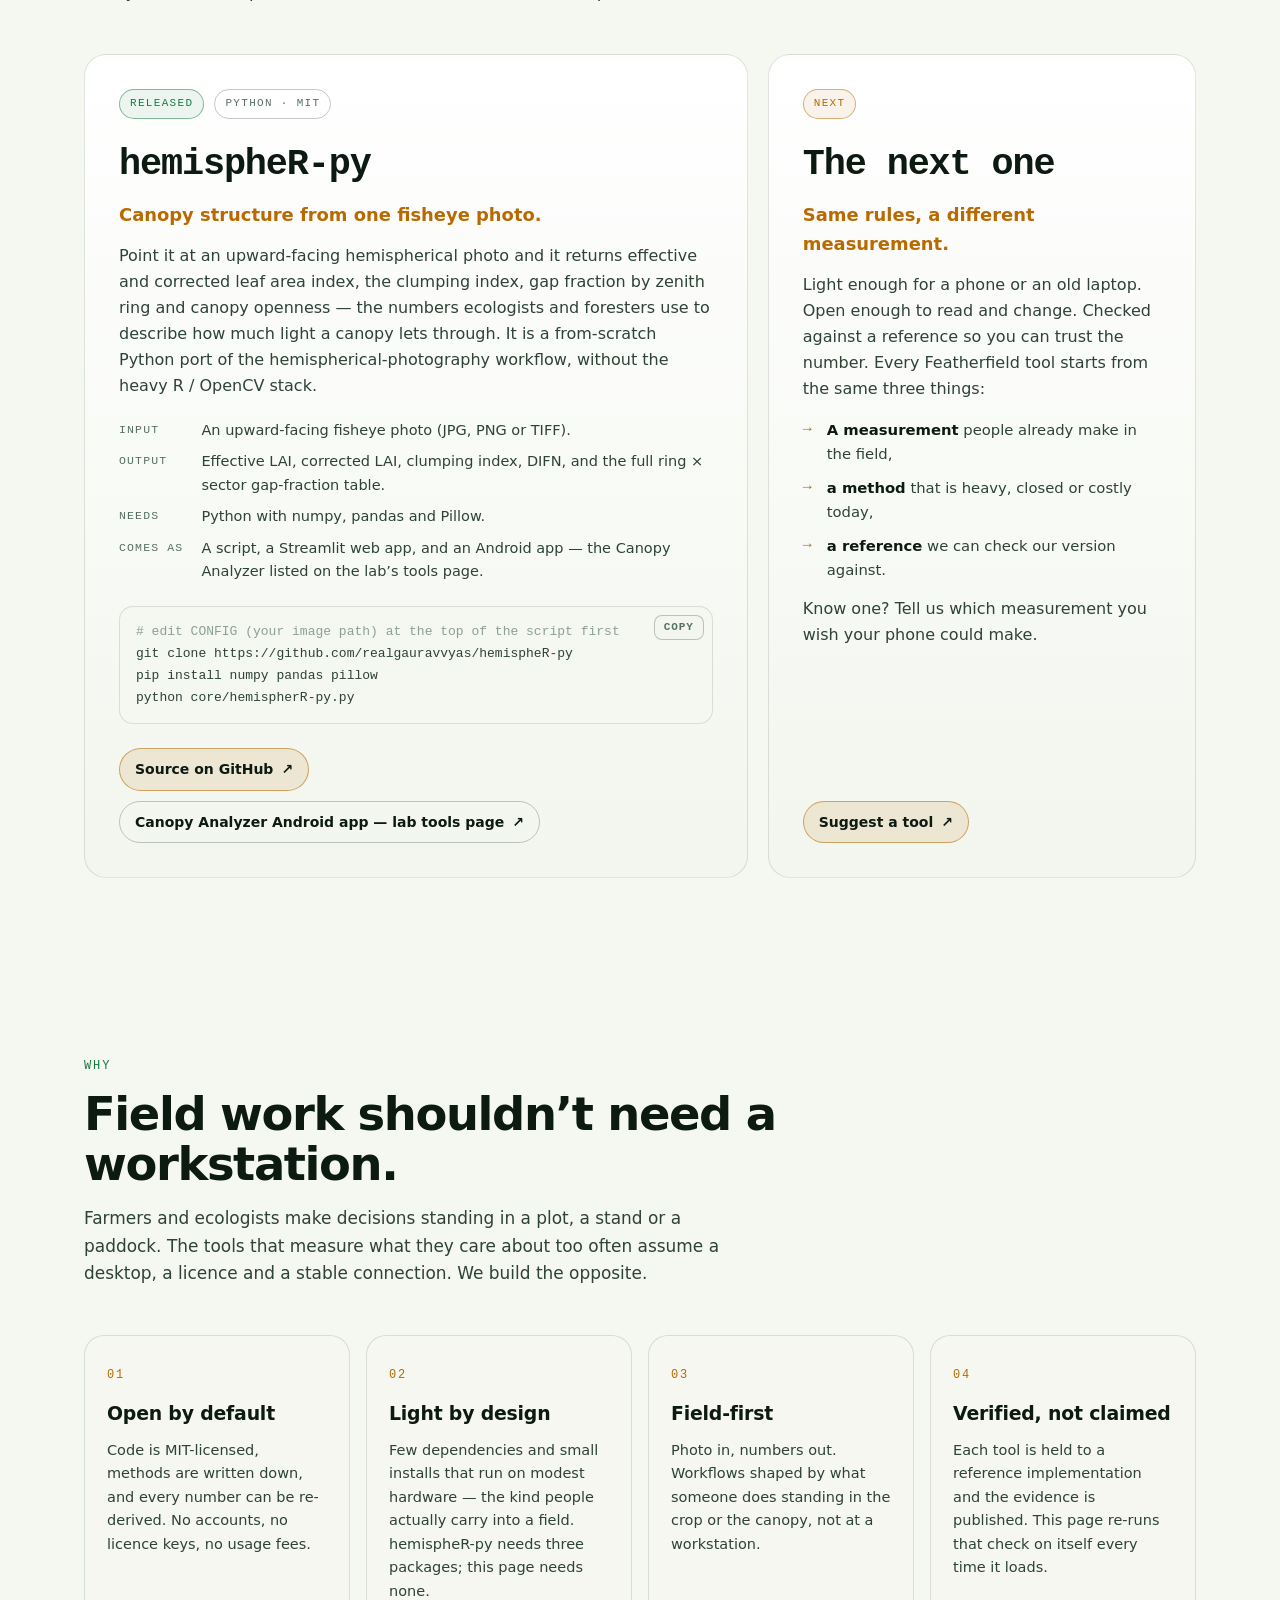
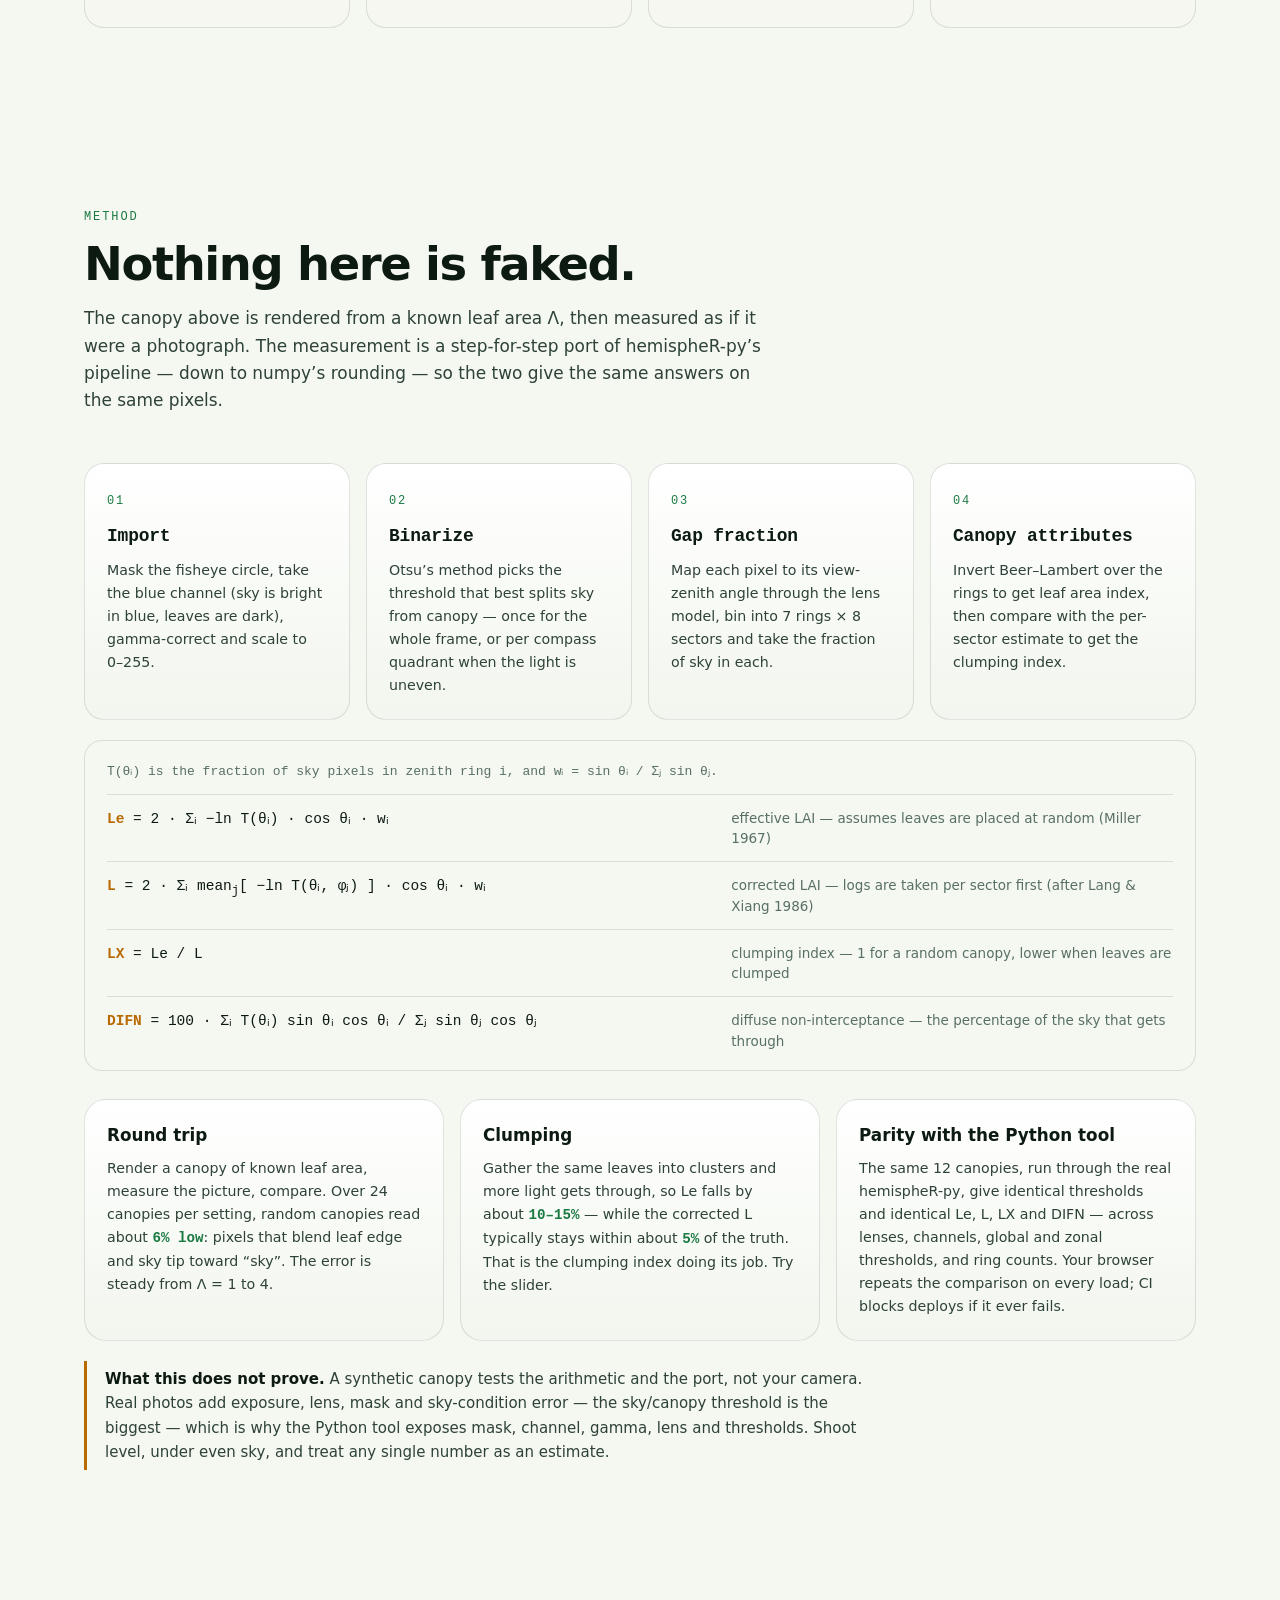
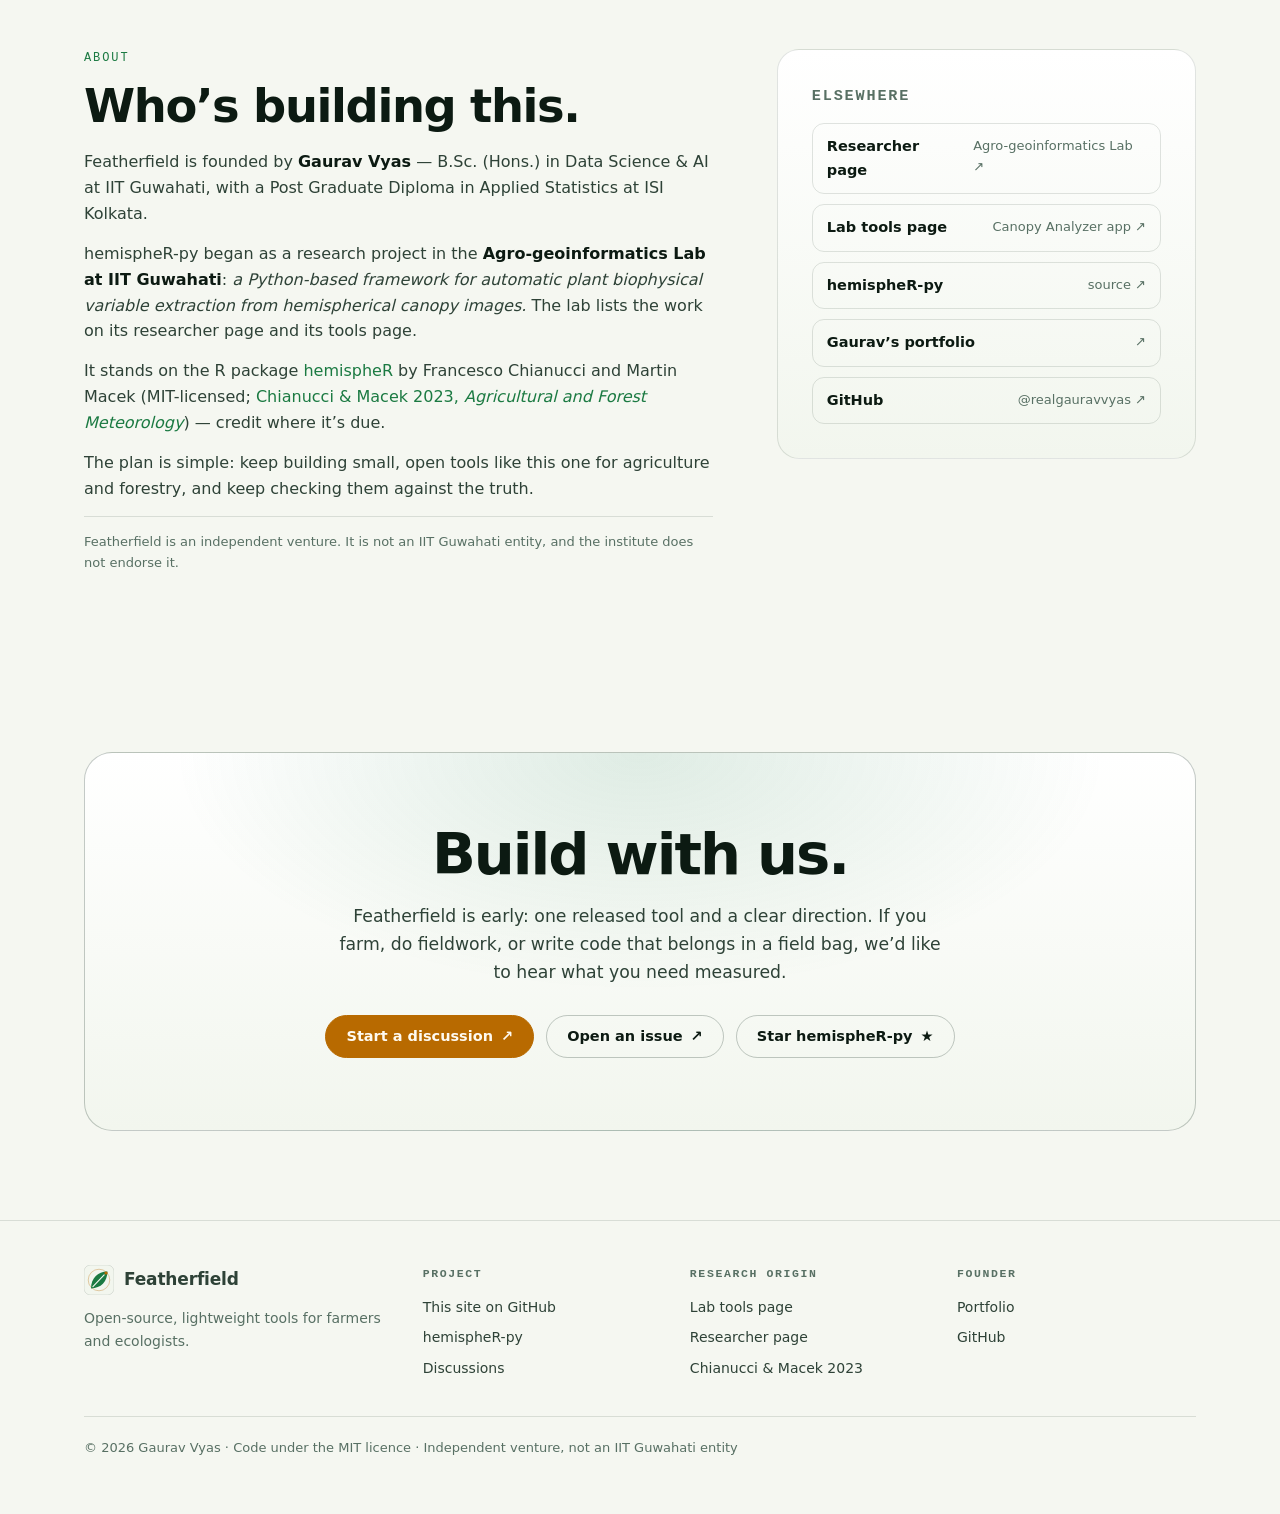
==== commit fa45f374: "Serve the site from featherfield.org Co-Authored-By: Claude Sonnet 5.5 <noreply@anthropic.com>" ====
--- a/index.html
+++ b/index.html
@@ -6,7 +6,7 @@
 <title>Featherfield — feather-light, open-source tools for the field</title>
 <meta name="description" content="Featherfield builds open-source, lightweight alternatives to heavy field-measurement software for farmers and ecologists. First tool: hemispheR-py — leaf area index and canopy structure from a single fisheye photo.">
 <meta name="author" content="Gaurav Vyas">
-<link rel="canonical" href="https://realgauravvyas.github.io/featherfield/">
+<link rel="canonical" href="https://featherfield.org/">
 <link rel="icon" href="assets/favicon.svg" type="image/svg+xml">
 <meta name="theme-color" content="#070b09">
 
@@ -14,8 +14,8 @@
 <meta property="og:site_name" content="Featherfield">
 <meta property="og:title" content="Featherfield — feather-light, open-source tools for the field">
 <meta property="og:description" content="Open-source, lightweight alternatives to heavy field-measurement software, for farmers and ecologists. First tool: hemispheR-py.">
-<meta property="og:url" content="https://realgauravvyas.github.io/featherfield/">
-<meta property="og:image" content="https://realgauravvyas.github.io/featherfield/assets/img/og.png">
+<meta property="og:url" content="https://featherfield.org/">
+<meta property="og:image" content="https://featherfield.org/assets/img/og.png">
 <meta name="twitter:card" content="summary_large_image">
 
 <script type="application/ld+json">
@@ -23,7 +23,7 @@
   "@context": "https://schema.org",
   "@type": "Organization",
   "name": "Featherfield",
-  "url": "https://realgauravvyas.github.io/featherfield/",
+  "url": "https://featherfield.org/",
   "description": "Open-source, lightweight apps for farmers and ecologists.",
   "founder": { "@type": "Person", "name": "Gaurav Vyas", "url": "https://github.com/realgauravvyas" },
   "sameAs": [
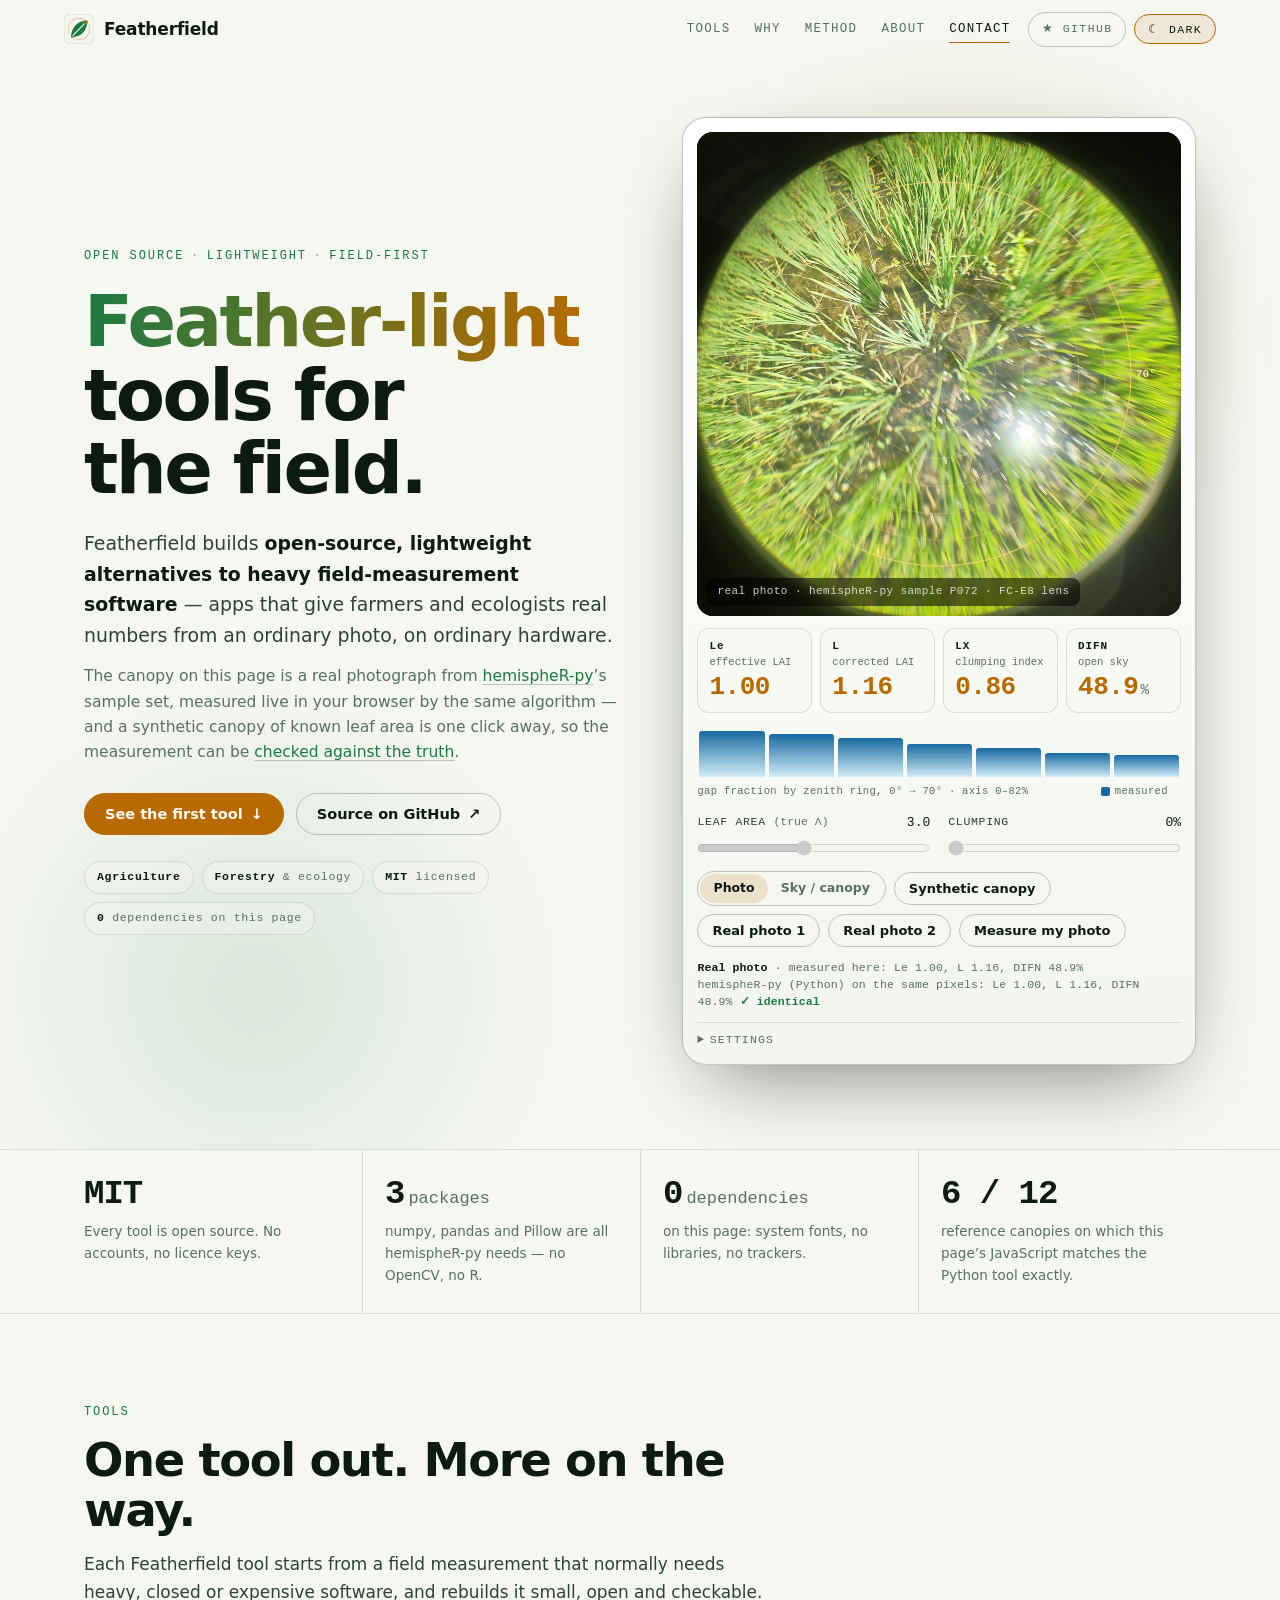
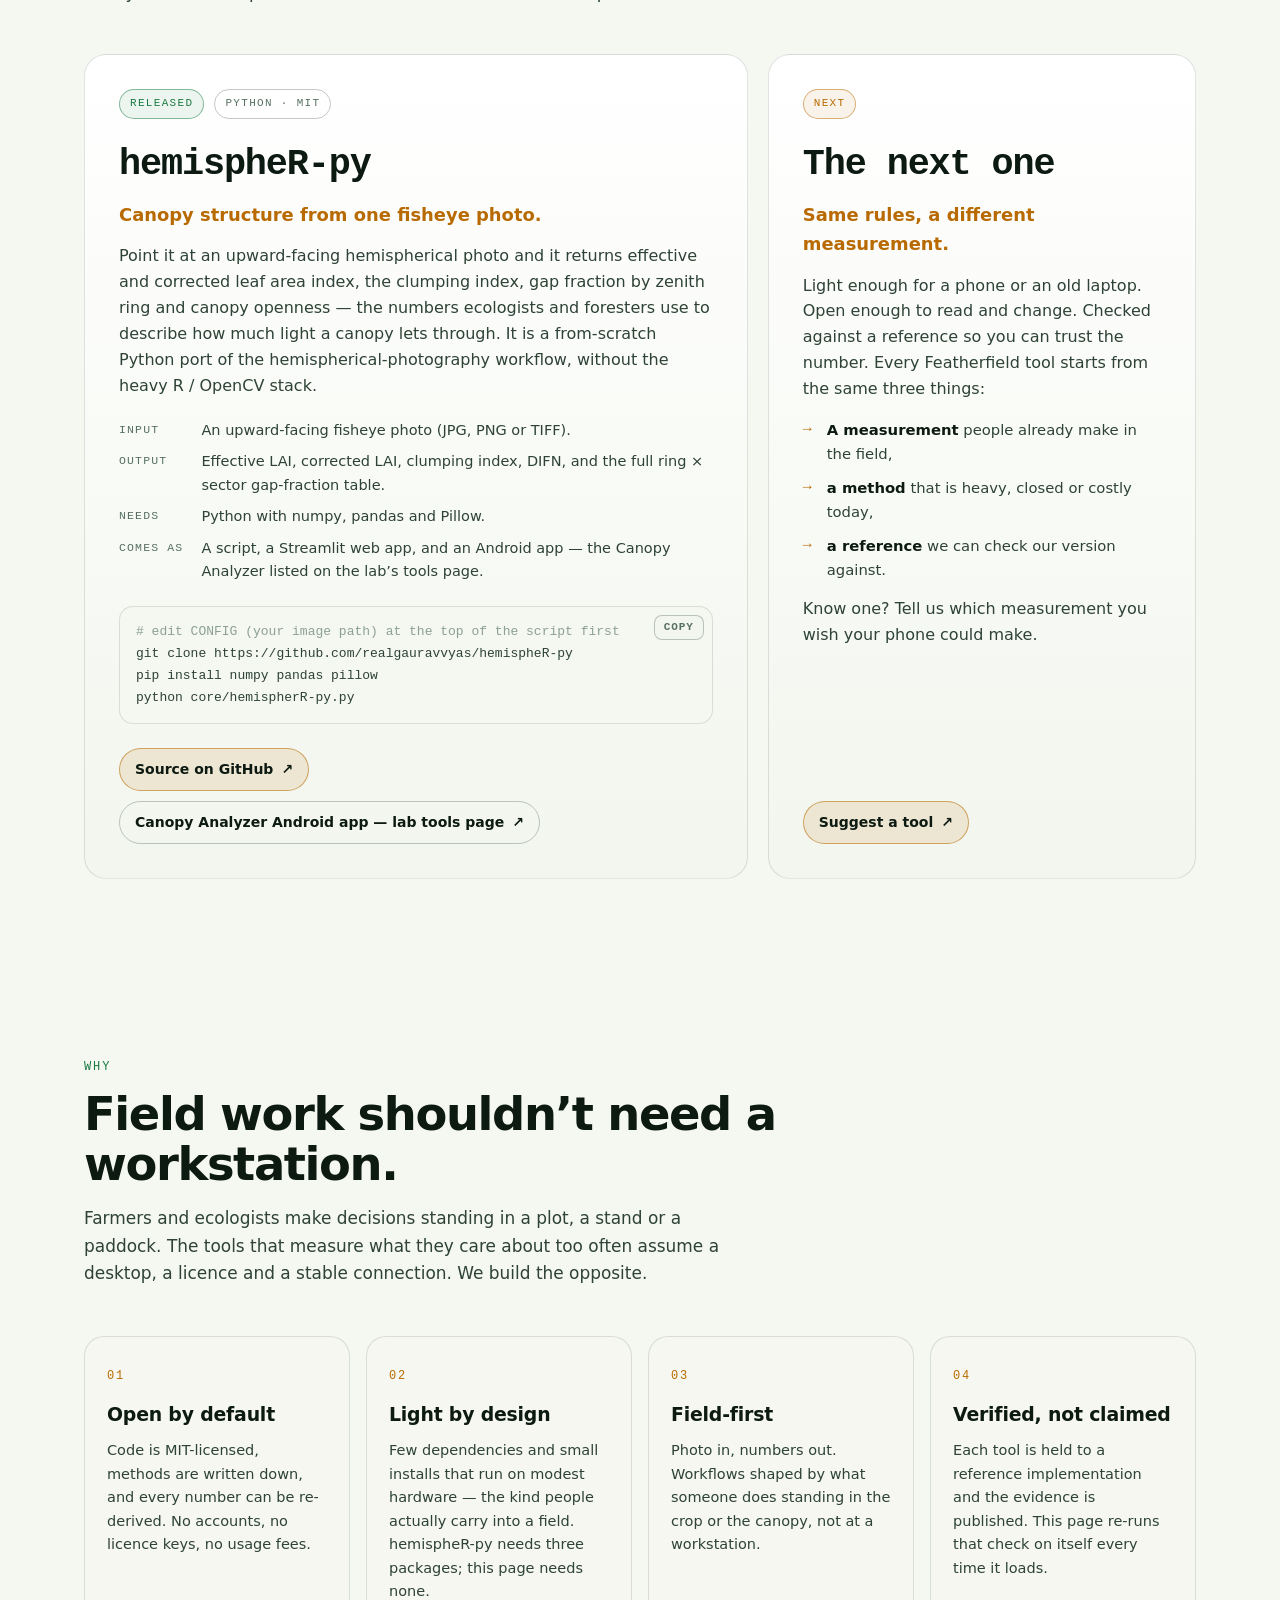
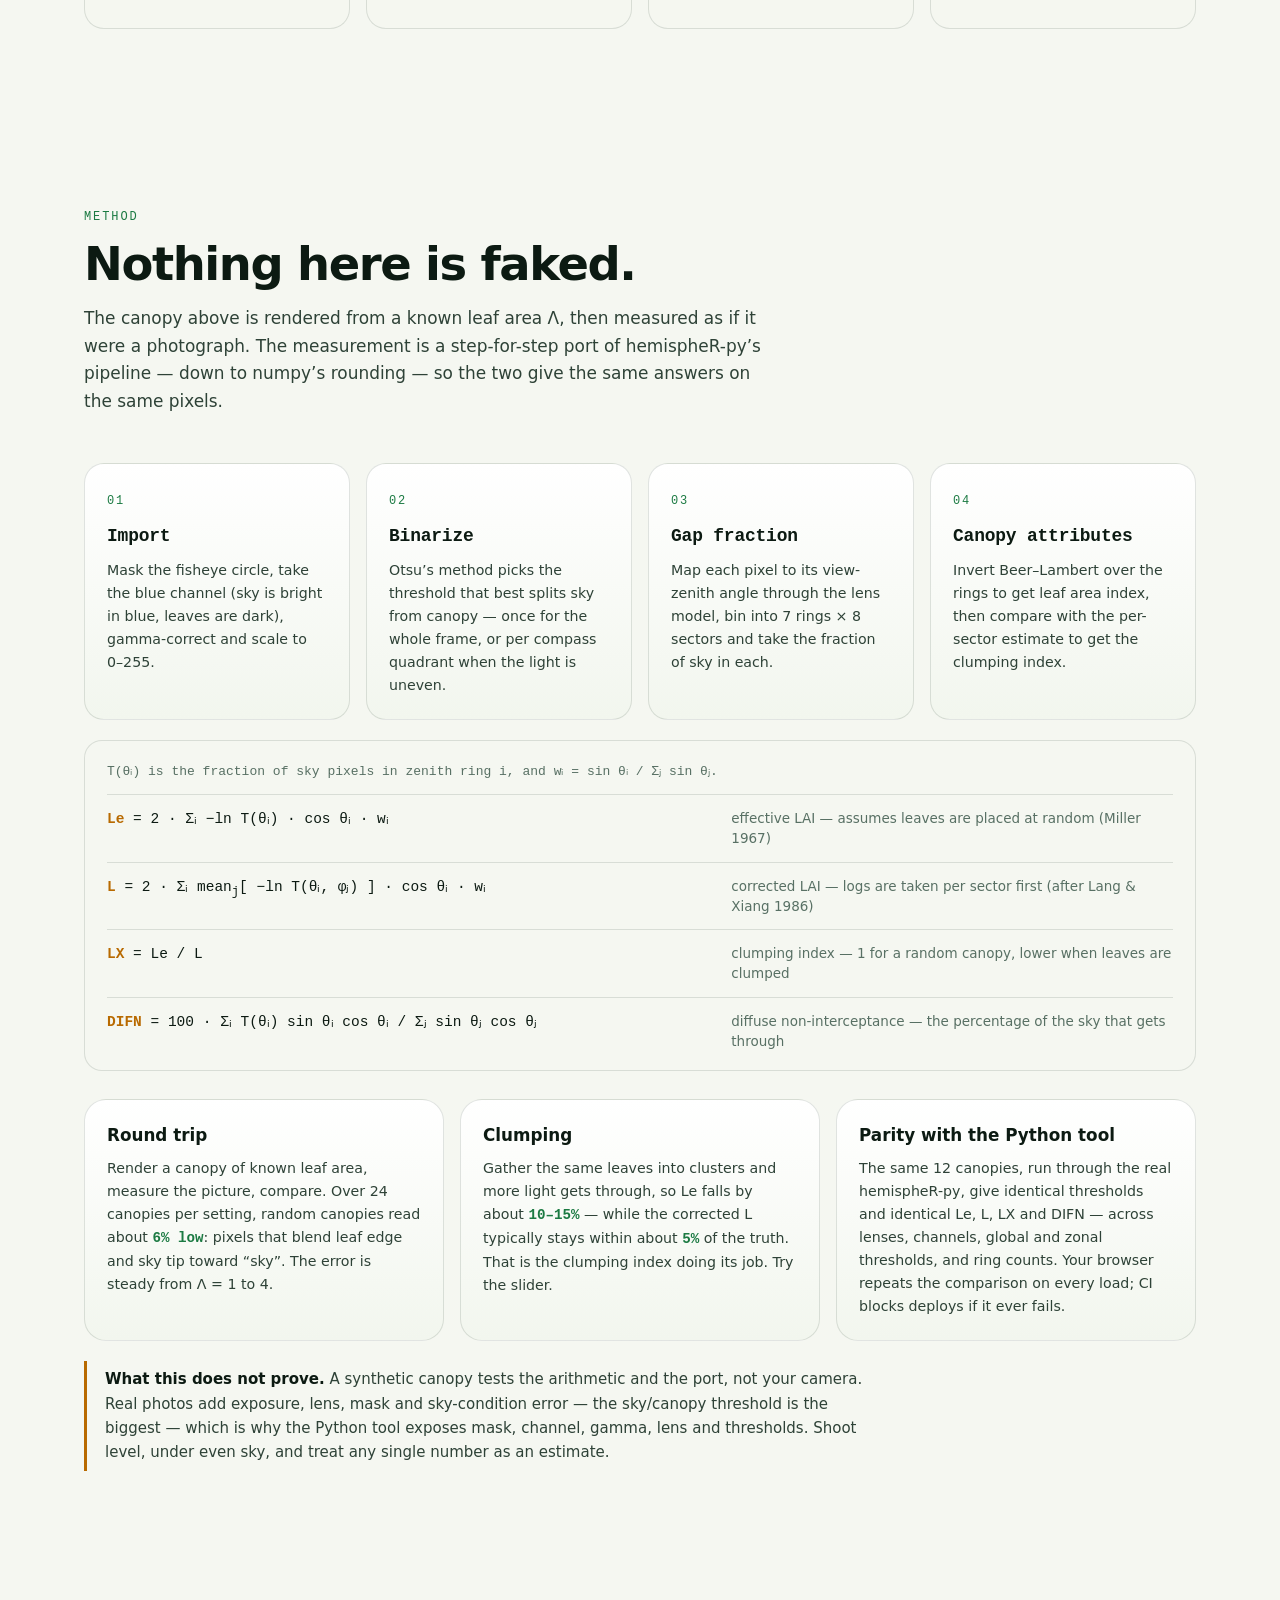
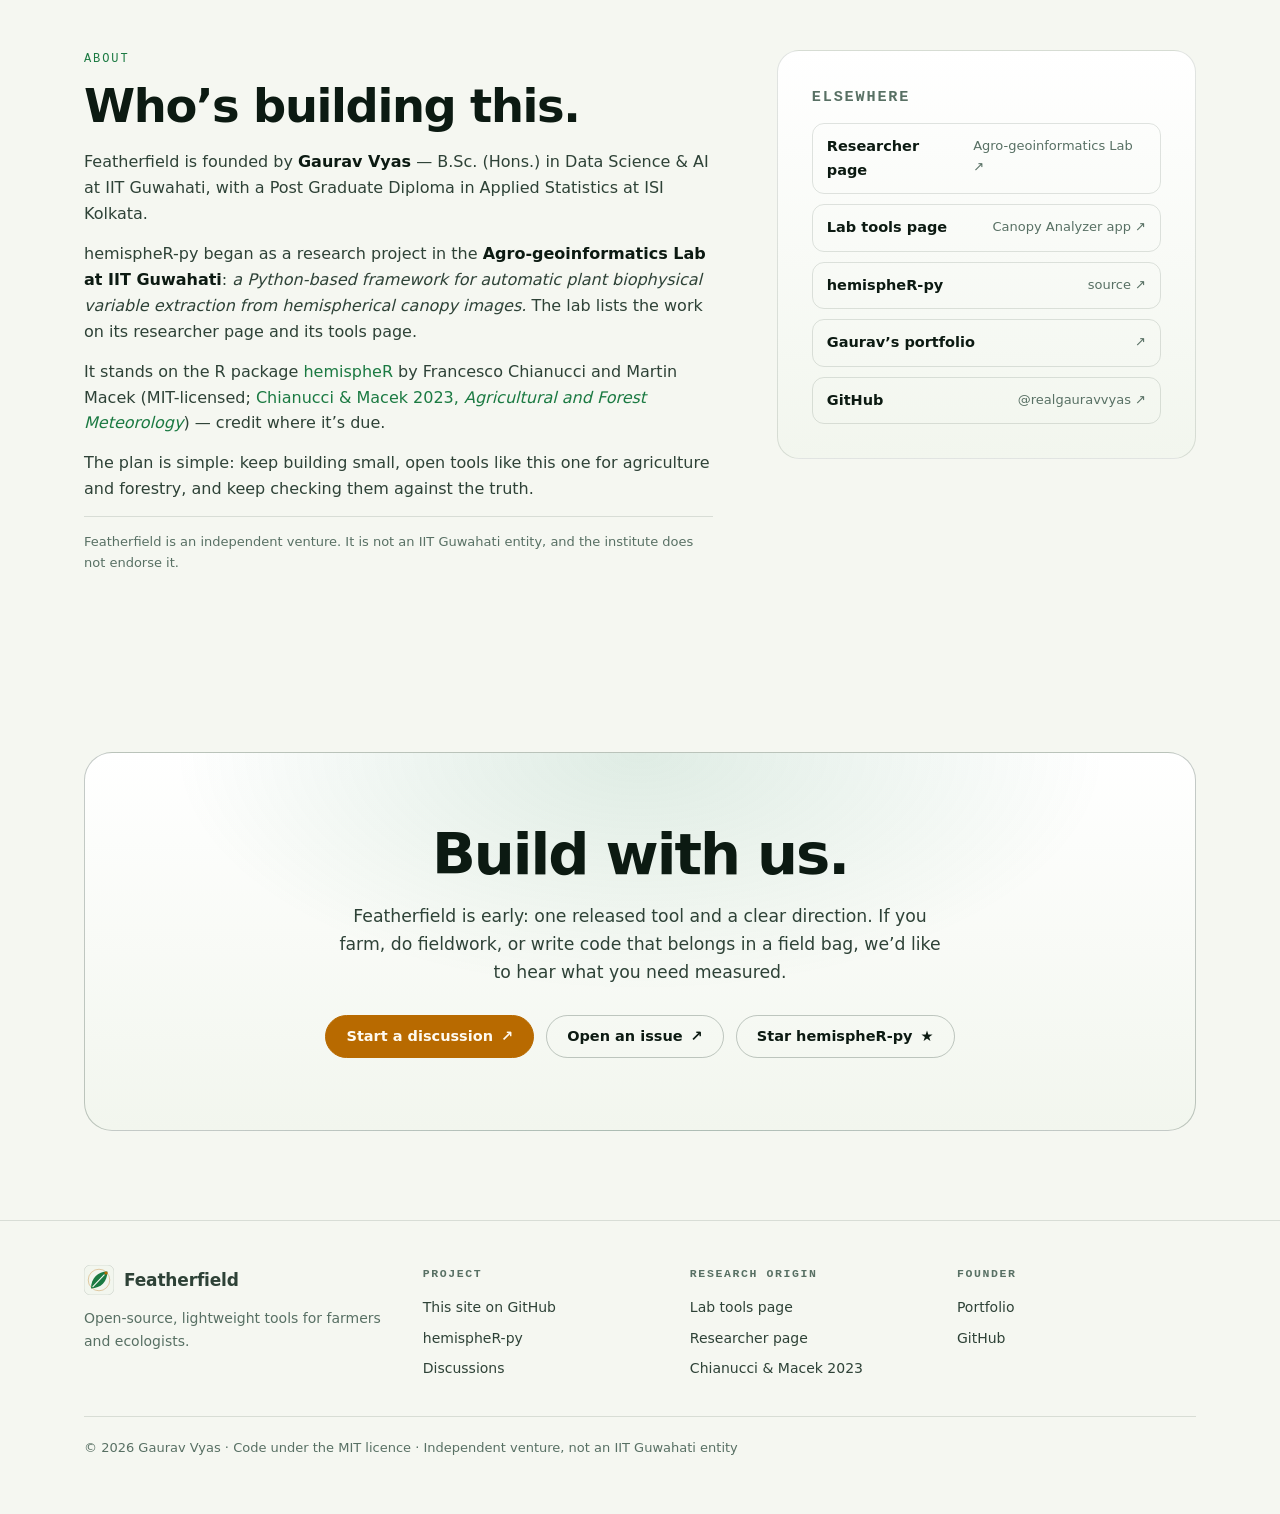
==== commit c6a64fb1: "Open on a real hemispheR-py sample photo, measured live and compared with Python Co-Authored-By: Cla" ====
--- a/index.html
+++ b/index.html
@@ -96,9 +96,9 @@
         apps that give farmers and ecologists real numbers from an ordinary photo, on ordinary hardware.
       </p>
       <p class="lede-sub">
-        The canopy on this page isn’t a stock image. It is generated from a known leaf area, photographed, and
-        measured live in your browser by the same algorithm as our first tool,
-        <a href="#tools">hemispheR-py</a> — then <a href="#method">checked against it</a>.
+        The canopy on this page is a real photograph from <a href="#tools">hemispheR-py</a>’s sample set, measured live in
+        your browser by the same algorithm — and a synthetic canopy of known leaf area is one click away, so the
+        measurement can be <a href="#method">checked against the truth</a>.
       </p>
       <div class="hero-cta">
         <a class="btn btn-primary" href="#tools">See the first tool <span aria-hidden="true">↓</span></a>
@@ -116,7 +116,7 @@
     <div class="lens-card" id="lensCard">
       <div class="lens-frame" id="lensFrame">
         <canvas class="lens-canvas" id="view" width="560" height="560" role="img"
-                aria-label="Synthetic fisheye photograph of a leafy tree canopy, with the zenith rings used to measure it."></canvas>
+                aria-label="Fisheye photograph of a canopy, with the zenith rings used to measure it."></canvas>
         <div class="lens-tag" id="lensTag">rendering canopy…</div>
         <div class="lens-drop" id="lensDrop" hidden>Drop a fisheye photo to measure it</div>
       </div>
@@ -154,7 +154,9 @@
           <button type="button" id="vPhoto" aria-pressed="true">Photo</button>
           <button type="button" id="vClass" aria-pressed="false">Sky / canopy</button>
         </div>
-        <button type="button" class="btn btn-sm" id="btnNew">New canopy</button>
+        <button type="button" class="btn btn-sm" id="btnNew">Synthetic canopy</button>
+        <button type="button" class="btn btn-sm" id="sampleA">Real photo 1</button>
+        <button type="button" class="btn btn-sm" id="sampleB">Real photo 2</button>
         <label class="btn btn-sm btn-file" id="btnFile">Measure my photo
           <input type="file" id="file" accept="image/*">
         </label>
@@ -395,6 +397,7 @@
 
 <script src="assets/js/canopy.js" defer></script>
 <script src="assets/js/reference.js" defer></script>
+<script src="assets/js/samples.js" defer></script>
 <script src="assets/js/main.js" defer></script>
 </body>
 </html>
